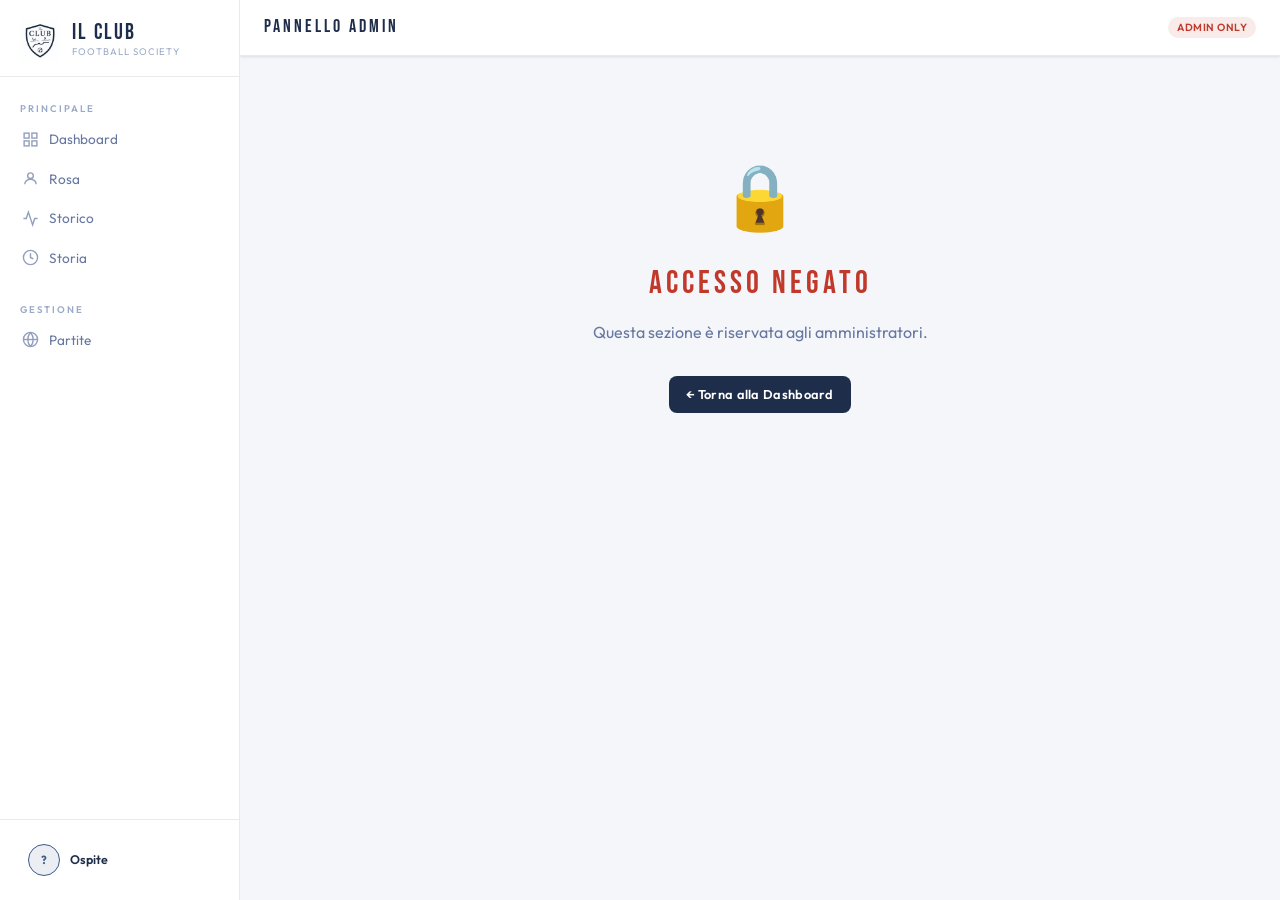
==== admin.html @ f2e99acd "Add files via upload" ====
<!DOCTYPE html>
<html lang="it">
<head>
  <meta charset="UTF-8">
  <meta name="viewport" content="width=device-width, initial-scale=1.0">
  <title>IL CLUB — Admin</title>
  <link rel="stylesheet" href="./style/main.css">
</head>
<body>
<div class="app-layout">
  <div id="sidebar-mount"></div>
  <div class="main-content">
    <div class="topbar">
      <span class="topbar-title">PANNELLO ADMIN</span>
      <div class="topbar-actions">
        <span class="pill pill-red">Admin Only</span>
      </div>
    </div>

    <div class="page-content" id="admin-content" style="display:none">

      <!-- Overview cards -->
      <div class="stat-grid fade-up" id="overview-cards"></div>

      <!-- User Management -->
      <div class="fade-up delay-1" style="margin-bottom:2rem">
        <div class="section-header">
          <div>
            <div class="section-title">Gestione Utenti</div>
            <div class="section-subtitle">Account registrati nel sistema</div>
          </div>
          <button class="btn btn-primary btn-sm" onclick="openUserModal()">+ Aggiungi utente</button>
        </div>
        <div class="table-wrap">
          <table>
            <thead>
              <tr><th>ID</th><th>Username</th><th>Nome</th><th>Ruolo</th><th>Azioni</th></tr>
            </thead>
            <tbody id="users-table">
              <tr><td colspan="5" style="text-align:center;color:var(--muted);padding:2rem">Caricamento...</td></tr>
            </tbody>
          </table>
        </div>
      </div>

      <!-- Impostazioni squadra -->
      <div class="card fade-up delay-2" style="margin-bottom:2rem">
        <div class="card-header">
          <span class="card-title">Impostazioni Squadra</span>
        </div>
        <div class="grid-2">
          <div class="form-group"><label class="form-label">Nome squadra</label><input class="form-input" id="site-name" value="Il Club"></div>
          <div class="form-group"><label class="form-label">Stagione corrente</label><input class="form-input" id="site-season" value="2024/25"></div>
          <div class="form-group"><label class="form-label">Città</label><input class="form-input" id="site-city"></div>
          <div class="form-group"><label class="form-label">Stadio</label><input class="form-input" id="site-stadium"></div>
          <div class="form-group"><label class="form-label">Allenatore</label><input class="form-input" id="site-coach"></div>
          <div class="form-group"><label class="form-label">Presidente</label><input class="form-input" id="site-president"></div>
        </div>
        <button class="btn btn-primary btn-sm" onclick="saveSiteSettings()">Salva impostazioni</button>
      </div>

      <!-- Danger zone -->
      <div class="fade-up delay-3">
        <div class="danger-zone">
          <div class="danger-title">⚠ Zona Pericolosa</div>
          <p style="font-size:.85rem;color:var(--muted);margin-bottom:1.25rem">Queste azioni sono irreversibili. Procedere con cautela.</p>
          <div style="display:flex;gap:.75rem;flex-wrap:wrap">
            <button class="btn btn-danger" onclick="clearPlayers()">🗑 Svuota rosa</button>
            <button class="btn btn-danger" onclick="clearResults()">🗑 Svuota risultati</button>
            <button class="btn btn-danger" onclick="clearUpcoming()">🗑 Svuota calendario</button>
          </div>
        </div>
      </div>

    </div>

    <!-- Access denied -->
    <div class="page-content" id="denied-content" style="display:none">
      <div style="text-align:center;padding:4rem 2rem">
        <div style="font-size:4rem;margin-bottom:1rem">🔒</div>
        <div style="font-family:'Bebas Neue',sans-serif;font-size:2rem;letter-spacing:4px;color:var(--red);margin-bottom:.75rem">Accesso Negato</div>
        <p style="color:var(--muted);margin-bottom:2rem">Questa sezione è riservata agli amministratori.</p>
        <a href="index.html" class="btn btn-primary">← Torna alla Dashboard</a>
      </div>
    </div>
  </div>
</div>

<!-- User modal -->
<div class="modal-overlay" id="user-modal">
  <div class="modal">
    <div class="modal-header">
      <span class="modal-title" id="user-modal-title">Nuovo Utente</span>
      <button class="modal-close" onclick="closeUserModal()">✕</button>
    </div>
    <div>
      <div class="form-group"><label class="form-label">Nome</label><input class="form-input" id="u-name"></div>
      <div class="form-group"><label class="form-label">Username</label><input class="form-input" id="u-username"></div>
      <div class="form-group"><label class="form-label">Password</label><input class="form-input" type="password" id="u-pass"></div>
      <div class="form-group">
        <label class="form-label">Ruolo</label>
        <select class="form-select" id="u-role">
          <option value="fan">Fan</option>
          <option value="membro">Membro</option>
          <option value="admin">Admin</option>
        </select>
      </div>
      <p style="font-size:.75rem;color:var(--muted);margin-bottom:1rem">
        L'utente riceverà le credenziali e potrà accedere subito.
      </p>
      <div style="display:flex;gap:.75rem;justify-content:flex-end;margin-top:.5rem">
        <button class="btn btn-ghost" onclick="closeUserModal()">Annulla</button>
        <button class="btn btn-primary" onclick="saveUser()">Crea account</button>
      </div>
    </div>
  </div>
</div>

<div id="toast" class="toast"></div>
<script src="./js/app.js"></script>
<script src="./js/sidebar.js"></script>
<script>
let allProfiles = [];
let teamData = null;

document.addEventListener('DOMContentLoaded', async () => {
  await AUTH.init();
  if (!AUTH.can('admin')) {
    document.getElementById('denied-content').style.display = '';
    return;
  }
  document.getElementById('admin-content').style.display = '';
  try {
    [allProfiles, teamData] = await Promise.all([DB.getProfiles(), DB.getTeam()]);
  } catch(e) {
    UI.toast('Errore caricamento: ' + e.message, 'error');
  }
  renderOverview();
  renderUsers();
  loadTeamSettings();
});

async function renderOverview() {
  try {
    const [players, results, upcoming] = await Promise.all([
      DB.getPlayers(), DB.getResults(), DB.getUpcoming()
    ]);
    let w=0,d=0,l=0;
    results.forEach(r=>{
      const home=r.home==='Il Club';
      const myG=home?r.gh:r.ga;
      const oppG=home?r.ga:r.gh;
      if(myG>oppG)w++;else if(myG===oppG)d++;else l++;
    });
    const pts = w*3+d;
    document.getElementById('overview-cards').innerHTML = [
      { label:'Giocatori', val: players.length, badge:'badge-blue' },
      { label:'Partite archiviate', val: results.length, badge:'badge-gold' },
      { label:'Prossime gare', val: upcoming.length, badge:'badge-green' },
      { label:'Punti stagione', val: pts, badge:'badge-gold' },
    ].map(c=>`<div class="stat-card">
      <div class="stat-label">${c.label}</div>
      <div class="stat-value">${c.val}</div>
      <span class="stat-badge ${c.badge}">${c.label}</span>
    </div>`).join('');
  } catch(e) {
    document.getElementById('overview-cards').innerHTML = `<div style="color:var(--muted)">Impossibile caricare le statistiche</div>`;
  }
}

function renderUsers() {
  const roleColors = { admin:'pill-red', membro:'pill-gold', fan:'pill-blue' };
  document.getElementById('users-table').innerHTML = allProfiles.map(u=>`
    <tr>
      <td style="color:var(--muted)">${u.id}</td>
      <td><strong>${u.username}</strong></td>
      <td>${u.name}</td>
      <td><span class="pill ${roleColors[u.role]||'pill-gray'}">${u.role}</span></td>
      <td>
        <select class="form-select" style="width:120px;padding:.3rem .5rem;font-size:.75rem" onchange="changeRole(${u.id}, this.value)">
          <option value="fan" ${u.role==='fan'?'selected':''}>Fan</option>
          <option value="membro" ${u.role==='membro'?'selected':''}>Membro</option>
          <option value="admin" ${u.role==='admin'?'selected':''}>Admin</option>
        </select>
      </td>
    </tr>
  `).join('');
}

async function changeRole(id, role) {
  try {
    await DB.updateProfile(id, { role });
    const p = allProfiles.find(u => u.id === id);
    if (p) { p.role = role; renderUsers(); }
    UI.toast(`Ruolo aggiornato → ${role}`, 'success');
  } catch(e) { UI.toast('Errore: ' + e.message, 'error'); }
}

function openUserModal() {
  document.getElementById('u-name').value = '';
  document.getElementById('u-username').value = '';
  document.getElementById('u-pass').value = '';
  document.getElementById('u-role').value = 'fan';
  document.getElementById('user-modal').classList.add('open');
}
function closeUserModal() { document.getElementById('user-modal').classList.remove('open'); }

async function saveUser() {
  const name = document.getElementById('u-name').value.trim();
  const username = document.getElementById('u-username').value.trim();
  const pass = document.getElementById('u-pass').value;
  const role = document.getElementById('u-role').value;
  if (!name || !username || !pass) { UI.toast('Compila tutti i campi', 'error'); return; }
  if (allProfiles.find(u => u.username === username)) { UI.toast('Username già in uso', 'error'); return; }
  // Registra tramite Supabase Auth + profile
  try {
    const email = `${username}@ilclub.local`;
    const data = await SB.signUp(email, pass);
    if (data.error) { UI.toast(data.error.message || 'Errore creazione account', 'error'); return; }
    const userId = data.user?.id || data.id;
    const sessionToken = data.session?.access_token;
    const savedToken = AUTH._sbToken;
    if (sessionToken) AUTH._sbToken = sessionToken;
    const profiles = await SB.post('profiles', { auth_id: userId, username, name, role });
    AUTH._sbToken = savedToken;
    if (profiles && profiles[0]) allProfiles.push(profiles[0]);
    UI.toast(`Utente "${username}" creato come ${role}`, 'success');
    closeUserModal();
    renderUsers();
  } catch(e) {
    UI.toast('Errore: ' + e.message, 'error');
  }
}

function loadTeamSettings() {
  if (!teamData) return;
  document.getElementById('site-name').value = teamData.name || '';
  document.getElementById('site-city').value = teamData.city || '';
  document.getElementById('site-stadium').value = teamData.stadium || '';
  document.getElementById('site-coach').value = teamData.coach || '';
  document.getElementById('site-president').value = teamData.president || '';
}

async function saveSiteSettings() {
  const data = {
    name: document.getElementById('site-name').value.trim(),
    city: document.getElementById('site-city').value.trim(),
    stadium: document.getElementById('site-stadium').value.trim(),
    coach: document.getElementById('site-coach').value.trim(),
    president: document.getElementById('site-president').value.trim(),
  };
  try {
    await DB.updateTeam(data);
    teamData = { ...teamData, ...data };
    UI.toast('Impostazioni salvate', 'success');
  } catch(e) { UI.toast('Errore: ' + e.message, 'error'); }
}

async function clearPlayers() {
  UI.confirm('Svuotare tutta la rosa? Azione irreversibile!', async () => {
    try {
      const players = await DB.getPlayers();
      for (const p of players) await DB.deletePlayer(p.id);
      UI.toast('Rosa svuotata', 'info');
      renderOverview();
    } catch(e) { UI.toast('Errore: ' + e.message, 'error'); }
  });
}

async function clearResults() {
  UI.confirm('Eliminare tutti i risultati? Azione irreversibile!', async () => {
    try {
      const results = await DB.getResults();
      for (const r of results) await DB.deleteResult(r.id);
      UI.toast('Risultati eliminati', 'info');
      renderOverview();
    } catch(e) { UI.toast('Errore: ' + e.message, 'error'); }
  });
}

async function clearUpcoming() {
  UI.confirm('Svuotare il calendario partite? Azione irreversibile!', async () => {
    try {
      const upcoming = await DB.getUpcoming();
      for (const u of upcoming) await DB.deleteUpcoming(u.id);
      UI.toast('Calendario svuotato', 'info');
      renderOverview();
    } catch(e) { UI.toast('Errore: ' + e.message, 'error'); }
  });
}
</script>
</body>
</html>
---- style/main.css ----
@import url('https://fonts.googleapis.com/css2?family=Bebas+Neue&family=Outfit:wght@300;400;500;600;700&display=swap');

/* =====================================================
   IL CLUB — Design System
   LIGHT: estratto dal logo (bianco + navy + blu-grigio)
   DARK:  inversione del tema chiaro
   ===================================================== */

/* ---------- LIGHT THEME (default) ---------- */
:root {
  --bg:        #F4F6FA;
  --bg2:       #FFFFFF;
  --bg3:       #E8ECF4;
  --surface:   #FFFFFF;
  --surface2:  #EDF0F7;

  --border:    rgba(30,45,74,0.10);
  --border2:   rgba(30,45,74,0.20);

  --navy:      #1E2D4A;
  --navy-mid:  #2E4470;
  --accent:    #3D5A8A;
  --accent-light: rgba(61,90,138,0.10);

  --white:     #1E2D4A;
  --muted:     #6677A0;
  --muted2:    #9AAAC8;

  --green:     #2A7A4B;
  --green-bg:  rgba(42,122,75,0.10);
  --red:       #C0392B;
  --red-bg:    rgba(192,57,43,0.10);
  --gold:      #B8860B;
  --gold-bg:   rgba(184,134,11,0.10);
  --blue:      #2563EB;
  --blue-bg:   rgba(37,99,235,0.10);

  --shadow-sm: 0 1px 3px rgba(30,45,74,0.08),0 1px 2px rgba(30,45,74,0.04);
  --shadow-md: 0 4px 16px rgba(30,45,74,0.10),0 2px 4px rgba(30,45,74,0.06);
  --shadow-lg: 0 12px 40px rgba(30,45,74,0.14),0 4px 8px rgba(30,45,74,0.08);

  --sidebar-w: 240px;
}

/* ---------- DARK THEME ---------- */
[data-theme="dark"] {
  --bg:        #0D1420;
  --bg2:       #131D2E;
  --bg3:       #1A2540;
  --surface:   #1A2540;
  --surface2:  #1E2C48;

  --border:    rgba(180,200,240,0.08);
  --border2:   rgba(180,200,240,0.16);

  --navy:      #E8EDF7;
  --navy-mid:  #B0C4DE;
  --accent:    #6B95C8;
  --accent-light: rgba(107,149,200,0.12);

  --white:     #E8EDF7;
  --muted:     #7A96BC;
  --muted2:    #4A6080;

  --green:     #4ADE80;
  --green-bg:  rgba(74,222,128,0.10);
  --red:       #F87171;
  --red-bg:    rgba(248,113,113,0.10);
  --gold:      #FBBF24;
  --gold-bg:   rgba(251,191,36,0.10);
  --blue:      #60A5FA;
  --blue-bg:   rgba(96,165,250,0.10);

  --shadow-sm: 0 1px 3px rgba(0,0,0,0.30);
  --shadow-md: 0 4px 16px rgba(0,0,0,0.40);
  --shadow-lg: 0 12px 40px rgba(0,0,0,0.50);
}

/* ===================== RESET ===================== */
*,*::before,*::after{margin:0;padding:0;box-sizing:border-box}
html{scroll-behavior:smooth;-webkit-tap-highlight-color:transparent}

body {
  font-family:'Outfit',sans-serif;
  background:var(--bg);
  color:var(--white);
  min-height:100vh;
  overflow-x:hidden;
  transition:background .3s,color .3s;
  font-size:16px;
  line-height:1.5;
}

/* ===================== LAYOUT ===================== */
.app-layout{display:flex;min-height:100vh}

/* --- Sidebar --- */
.sidebar {
  width:var(--sidebar-w);
  background:var(--bg2);
  border-right:1px solid var(--border);
  display:flex;
  flex-direction:column;
  position:fixed;
  top:0;left:0;bottom:0;
  z-index:200;
  transition:transform .3s cubic-bezier(.4,0,.2,1),box-shadow .3s;
  overflow-y:auto;
  -webkit-overflow-scrolling:touch;
}

.sidebar-logo {
  padding:1.25rem 1.25rem 1rem;
  border-bottom:1px solid var(--border);
  display:flex;
  align-items:center;
  gap:.75rem;
  text-decoration:none;
  flex-shrink:0;
}

.sidebar-logo img{
  width:40px;height:40px;
  object-fit:contain;flex-shrink:0;
}
[data-theme="dark"] .sidebar-logo img{
  filter:brightness(0) invert(1) opacity(.9);
}

.sidebar-logo-text .brand{
  font-family:'Bebas Neue',sans-serif;
  font-size:1.35rem;
  color:var(--navy);
  letter-spacing:2px;
  line-height:1;display:block;
}
.sidebar-logo-text .tagline{
  font-size:.6rem;color:var(--muted2);
  text-transform:uppercase;letter-spacing:1px;
  display:block;margin-top:1px;
}

.sidebar-nav{flex:1;padding:1rem 0}

.nav-section-label{
  padding:.5rem 1.25rem .25rem;
  font-size:.6rem;text-transform:uppercase;
  letter-spacing:2px;color:var(--muted2);font-weight:600;
}

.sidebar-nav a{
  display:flex;align-items:center;gap:.65rem;
  padding:.6rem 1.25rem;text-decoration:none;
  color:var(--muted);font-size:.85rem;font-weight:400;
  transition:all .18s;
  border-left:2px solid transparent;
  -webkit-user-select:none;user-select:none;
}
.sidebar-nav a:hover{color:var(--navy);background:var(--accent-light)}
.sidebar-nav a.active{
  color:var(--accent);
  border-left-color:var(--accent);
  background:var(--accent-light);
  font-weight:600;
}
.nav-icon{width:17px;height:17px;flex-shrink:0;opacity:.7;stroke:currentColor}
.sidebar-nav a.active .nav-icon{opacity:1}

.sidebar-footer{
  padding:1rem 1.25rem;
  border-top:1px solid var(--border);
  flex-shrink:0;
}

.user-chip{
  display:flex;align-items:center;gap:.65rem;
  cursor:pointer;border-radius:8px;
  padding:.5rem;transition:background .2s;
}
.user-chip:hover{background:var(--accent-light)}

.user-avatar{
  width:32px;height:32px;border-radius:50%;
  background:var(--accent-light);
  border:1.5px solid var(--accent);
  display:flex;align-items:center;justify-content:center;
  font-size:.72rem;font-weight:700;color:var(--accent);flex-shrink:0;
}
.user-info .user-name{font-size:.78rem;font-weight:600;color:var(--white);line-height:1.2}
.user-info .user-role{font-size:.6rem;text-transform:uppercase;letter-spacing:1px;color:var(--muted2)}
.user-role.role-admin {color:var(--red)}
.user-role.role-membro{color:var(--gold)}
.user-role.role-fan   {color:var(--blue)}

/* --- Overlay --- */
#sidebar-overlay{
  display:none;position:fixed;inset:0;
  background:rgba(0,0,0,.45);z-index:199;
  backdrop-filter:blur(2px);-webkit-backdrop-filter:blur(2px);
}
#sidebar-overlay.visible{display:block}

/* --- Main content --- */
.main-content{
  margin-left:var(--sidebar-w);
  flex:1;display:flex;flex-direction:column;
  min-height:100vh;min-width:0;
}

/* --- Topbar --- */
.topbar{
  height:56px;
  background:var(--bg2);
  border-bottom:1px solid var(--border);
  display:flex;align-items:center;
  justify-content:space-between;
  padding:0 1.5rem;
  position:sticky;top:0;z-index:100;
  box-shadow:var(--shadow-sm);gap:1rem;
}
.topbar-left{display:flex;align-items:center;gap:.75rem;min-width:0}
.topbar-title{
  font-family:'Bebas Neue',sans-serif;
  font-size:1.1rem;letter-spacing:3px;
  color:var(--navy);white-space:nowrap;
  overflow:hidden;text-overflow:ellipsis;
}
.topbar-actions{display:flex;align-items:center;gap:.75rem;flex-shrink:0}

.menu-btn{
  display:none;background:none;border:none;
  cursor:pointer;padding:.3rem;color:var(--navy);
  border-radius:6px;transition:background .2s;flex-shrink:0;
}
.menu-btn:hover{background:var(--accent-light)}
.menu-btn svg{display:block;width:22px;height:22px;stroke:currentColor}

.theme-toggle{
  width:34px;height:34px;border-radius:8px;
  background:var(--surface2);border:1px solid var(--border);
  cursor:pointer;display:flex;align-items:center;justify-content:center;
  font-size:.95rem;transition:all .2s;flex-shrink:0;
}
.theme-toggle:hover{background:var(--accent-light);border-color:var(--accent)}

/* --- Page content --- */
.page-content{flex:1;padding:1.75rem;max-width:1400px;width:100%}

/* ===================== COMPONENTS ===================== */

/* Cards */
.card{
  background:var(--surface);border:1px solid var(--border);
  border-radius:12px;padding:1.25rem;
  box-shadow:var(--shadow-sm);
  transition:border-color .2s,box-shadow .2s;
}
.card:hover{border-color:var(--border2);box-shadow:var(--shadow-md)}
.card-header{
  display:flex;align-items:center;
  justify-content:space-between;
  margin-bottom:1.1rem;flex-wrap:wrap;gap:.5rem;
}
.card-title{
  font-size:.68rem;text-transform:uppercase;
  letter-spacing:2px;color:var(--muted);font-weight:600;
}

/* Stat grid */
.stat-grid{
  display:grid;
  grid-template-columns:repeat(4,1fr);
  gap:1rem;margin-bottom:1.5rem;
}
.stat-card{
  background:var(--surface);border:1px solid var(--border);
  border-radius:12px;padding:1.25rem;
  box-shadow:var(--shadow-sm);
  position:relative;overflow:hidden;transition:all .25s;
}
.stat-card::before{
  content:'';position:absolute;top:0;left:0;right:0;
  height:3px;background:var(--accent);
  transform:scaleX(0);transform-origin:left;transition:transform .3s;
}
.stat-card:hover::before{transform:scaleX(1)}
.stat-card:hover{box-shadow:var(--shadow-md)}
.stat-label{font-size:.68rem;text-transform:uppercase;letter-spacing:2px;color:var(--muted);font-weight:600;margin-bottom:.5rem}
.stat-value{font-family:'Bebas Neue',sans-serif;font-size:2.4rem;color:var(--navy);letter-spacing:1px;line-height:1}
.stat-sub{font-size:.72rem;color:var(--muted);margin-top:.4rem}
.stat-badge{
  display:inline-flex;align-items:center;gap:.2rem;
  font-size:.68rem;font-weight:600;
  padding:.18rem .5rem;border-radius:100px;margin-top:.4rem;
}
.badge-green{background:var(--green-bg);color:var(--green)}
.badge-red  {background:var(--red-bg);  color:var(--red)  }
.badge-gold {background:var(--gold-bg); color:var(--gold) }
.badge-blue {background:var(--blue-bg); color:var(--blue) }

/* Tables */
.table-wrap{
  overflow-x:auto;border-radius:12px;
  border:1px solid var(--border);
  box-shadow:var(--shadow-sm);
  -webkit-overflow-scrolling:touch;
}
table{width:100%;border-collapse:collapse;font-size:.85rem;min-width:480px}
thead th{
  background:var(--surface2);padding:.75rem 1rem;
  text-align:left;font-size:.62rem;
  text-transform:uppercase;letter-spacing:2px;
  color:var(--muted);font-weight:600;
  border-bottom:1px solid var(--border);
  white-space:nowrap;
}
tbody td{
  padding:.75rem 1rem;border-bottom:1px solid var(--border);
  color:var(--white);transition:background .15s;vertical-align:middle;
}
tbody tr:last-child td{border-bottom:none}
tbody tr:hover td{background:var(--accent-light)}

/* Buttons */
.btn{
  display:inline-flex;align-items:center;justify-content:center;
  gap:.4rem;padding:.55rem 1.1rem;border-radius:8px;
  font-family:'Outfit',sans-serif;font-size:.8rem;font-weight:600;
  letter-spacing:.3px;cursor:pointer;border:none;
  transition:all .2s;text-decoration:none;white-space:nowrap;
  -webkit-user-select:none;user-select:none;touch-action:manipulation;
}
.btn-primary{background:var(--navy);color:var(--bg2)}
[data-theme="dark"] .btn-primary{background:var(--accent);color:#fff}
.btn-primary:hover{opacity:.88;transform:translateY(-1px);box-shadow:var(--shadow-md)}
.btn-primary:active{transform:translateY(0)}

.btn-ghost{background:transparent;color:var(--muted);border:1px solid var(--border2)}
.btn-ghost:hover{color:var(--navy);border-color:var(--navy);background:var(--accent-light)}

.btn-danger{background:var(--red-bg);color:var(--red);border:1px solid rgba(192,57,43,.2)}
[data-theme="dark"] .btn-danger{border-color:rgba(248,113,113,.2)}
.btn-danger:hover{opacity:.8}

.btn-sm{padding:.32rem .7rem;font-size:.72rem;border-radius:6px}

/* Forms */
.form-group{margin-bottom:1.1rem}
.form-label{
  display:block;font-size:.68rem;text-transform:uppercase;
  letter-spacing:1.5px;color:var(--muted);font-weight:600;margin-bottom:.4rem;
}
.form-input,.form-select,.form-textarea{
  width:100%;background:var(--bg3);
  border:1px solid var(--border2);border-radius:8px;
  padding:.65rem .9rem;color:var(--white);
  font-family:'Outfit',sans-serif;font-size:.875rem;
  transition:border-color .2s,box-shadow .2s;
  outline:none;-webkit-appearance:none;appearance:none;min-height:42px;
}
.form-input:focus,.form-select:focus,.form-textarea:focus{
  border-color:var(--accent);box-shadow:0 0 0 3px var(--accent-light);
}
.form-select{
  background-image:url("data:image/svg+xml,%3Csvg xmlns='http://www.w3.org/2000/svg' viewBox='0 0 16 16'%3E%3Cpath fill='none' stroke='%236677A0' stroke-width='1.5' d='M4 6l4 4 4-4'/%3E%3C/svg%3E");
  background-repeat:no-repeat;background-position:right .7rem center;
  background-size:16px;padding-right:2.2rem;cursor:pointer;
}
.form-textarea{min-height:100px;resize:vertical}

/* Grids */
.grid-2{display:grid;grid-template-columns:1fr 1fr;gap:1.25rem}
.grid-3{display:grid;grid-template-columns:1fr 1fr 1fr;gap:1.25rem}
.grid-auto{display:grid;grid-template-columns:repeat(auto-fill,minmax(260px,1fr));gap:1.25rem}

/* Section header */
.section-header{
  display:flex;align-items:flex-end;
  justify-content:space-between;
  margin-bottom:1.25rem;
  padding-bottom:.875rem;
  border-bottom:1px solid var(--border);
  gap:1rem;flex-wrap:wrap;
}
.section-title{
  font-family:'Bebas Neue',sans-serif;
  font-size:1.7rem;letter-spacing:3px;
  color:var(--navy);line-height:1;
}
.section-subtitle{font-size:.78rem;color:var(--muted);margin-top:.25rem}

/* Pills */
.pill{
  display:inline-flex;align-items:center;
  padding:.18rem .55rem;border-radius:100px;
  font-size:.65rem;font-weight:600;
  text-transform:uppercase;letter-spacing:.5px;white-space:nowrap;
}
.pill-accent{background:var(--accent-light);color:var(--accent)}
.pill-green {background:var(--green-bg);color:var(--green)}
.pill-red   {background:var(--red-bg);  color:var(--red)  }
.pill-gold  {background:var(--gold-bg); color:var(--gold) }
.pill-blue  {background:var(--blue-bg); color:var(--blue) }
.pill-gray  {background:var(--surface2);color:var(--muted)}

/* Result */
.result-w{color:var(--green);font-weight:700}
.result-d{color:var(--gold); font-weight:700}
.result-l{color:var(--red);  font-weight:700}

/* Player card */
.player-card{
  background:var(--surface);border:1px solid var(--border);
  border-radius:12px;padding:1.25rem 1rem;
  text-align:center;transition:all .25s;
  box-shadow:var(--shadow-sm);position:relative;overflow:hidden;
}
.player-card::after{
  content:'';position:absolute;bottom:0;left:0;right:0;
  height:3px;background:var(--accent);
  transform:scaleX(0);transition:transform .3s;
}
.player-card:hover{border-color:var(--accent);transform:translateY(-3px);box-shadow:var(--shadow-md)}
.player-card:hover::after{transform:scaleX(1)}
.player-number{font-family:'Bebas Neue',sans-serif;font-size:2rem;color:var(--accent);line-height:1;margin-bottom:.4rem}
.player-name{font-weight:600;font-size:.9rem;color:var(--navy);margin-bottom:.2rem}
.player-role{font-size:.65rem;text-transform:uppercase;letter-spacing:1.5px;color:var(--muted)}

/* Bar chart */
.bar-chart{display:flex;flex-direction:column;gap:.65rem}
.bar-row{display:grid;grid-template-columns:90px 1fr 36px;align-items:center;gap:.65rem}
.bar-label{font-size:.76rem;color:var(--muted);text-align:right;overflow:hidden;text-overflow:ellipsis;white-space:nowrap}
.bar-track{height:6px;background:var(--surface2);border-radius:100px;overflow:hidden}
.bar-fill{height:100%;background:var(--accent);border-radius:100px;transition:width 1s cubic-bezier(.4,0,.2,1)}
.bar-fill.green{background:var(--green)}
.bar-fill.red  {background:var(--red)  }
.bar-fill.blue {background:var(--blue) }
.bar-val{font-size:.76rem;color:var(--navy);font-weight:700}

/* Donut */
.donut-wrap{display:flex;align-items:center;gap:1.75rem;flex-wrap:wrap}
.donut{position:relative;width:110px;height:110px;flex-shrink:0}
.donut svg{transform:rotate(-90deg)}
.donut-center{position:absolute;inset:0;display:flex;flex-direction:column;align-items:center;justify-content:center}
.donut-num{font-family:'Bebas Neue',sans-serif;font-size:1.7rem;color:var(--navy);line-height:1}
.donut-lbl{font-size:.52rem;text-transform:uppercase;letter-spacing:1px;color:var(--muted)}
.legend{display:flex;flex-direction:column;gap:.45rem}
.legend-item{display:flex;align-items:center;gap:.45rem;font-size:.78rem;color:var(--muted)}
.legend-dot{width:8px;height:8px;border-radius:50%;flex-shrink:0}

/* Results strip */
.results-strip{display:flex;gap:.2rem}
.result-dot{width:22px;height:22px;border-radius:5px;display:flex;align-items:center;justify-content:center;font-size:.62rem;font-weight:700}
.rd-w{background:var(--green-bg);color:var(--green)}
.rd-d{background:var(--gold-bg); color:var(--gold) }
.rd-l{background:var(--red-bg);  color:var(--red)  }

/* Modal */
.modal-overlay{
  position:fixed;inset:0;
  background:rgba(0,0,0,.45);
  backdrop-filter:blur(4px);-webkit-backdrop-filter:blur(4px);
  z-index:500;display:flex;
  align-items:flex-end;justify-content:center;
  opacity:0;pointer-events:none;transition:opacity .25s;padding:0;
}
.modal-overlay.open{opacity:1;pointer-events:all}
.modal{
  background:var(--bg2);border:1px solid var(--border2);
  border-radius:20px 20px 0 0;padding:1.5rem;
  width:100%;max-height:92vh;overflow-y:auto;
  -webkit-overflow-scrolling:touch;
  transform:translateY(100%);
  transition:transform .3s cubic-bezier(.4,0,.2,1);
  box-shadow:var(--shadow-lg);
}
.modal-overlay.open .modal{transform:translateY(0)}
.modal::before{
  content:'';display:block;width:36px;height:4px;
  background:var(--border2);border-radius:2px;
  margin:0 auto 1.25rem;
}
.modal-header{display:flex;align-items:center;justify-content:space-between;margin-bottom:1.25rem}
.modal-title{font-family:'Bebas Neue',sans-serif;font-size:1.3rem;letter-spacing:2px;color:var(--navy)}
.modal-close{
  background:var(--surface2);border:none;color:var(--muted);
  cursor:pointer;font-size:.85rem;width:28px;height:28px;
  border-radius:50%;display:flex;align-items:center;justify-content:center;transition:all .2s;
}
.modal-close:hover{background:var(--red-bg);color:var(--red)}

/* Toast */
.toast{
  position:fixed;bottom:1.5rem;left:50%;
  transform:translateX(-50%) translateY(80px);
  background:var(--bg2);border:1px solid var(--border2);
  border-radius:100px;padding:.7rem 1.25rem;
  display:flex;align-items:center;gap:.6rem;
  font-size:.82rem;z-index:1000;opacity:0;
  transition:all .3s cubic-bezier(.4,0,.2,1);
  box-shadow:var(--shadow-lg);min-width:200px;
  max-width:calc(100vw - 2rem);white-space:nowrap;
}
.toast.show{transform:translateX(-50%) translateY(0);opacity:1}
.toast.success{border-color:var(--green)}
.toast.error  {border-color:var(--red)  }
.toast.info   {border-color:var(--accent)}

/* Login */
.login-page{
  min-height:100vh;display:flex;align-items:center;
  justify-content:center;background:var(--bg);
  position:relative;overflow:hidden;padding:1rem;
}
.login-bg{
  position:absolute;inset:0;pointer-events:none;
  background:
    radial-gradient(ellipse at 20% 20%,var(--accent-light) 0%,transparent 60%),
    radial-gradient(ellipse at 80% 80%,rgba(30,45,74,.06) 0%,transparent 60%);
}
.login-box{
  position:relative;background:var(--bg2);
  border:1px solid var(--border2);border-radius:20px;
  padding:2.5rem 2rem;width:100%;max-width:400px;
  box-shadow:var(--shadow-lg);
}
.login-logo{text-align:center;margin-bottom:1.75rem}
.login-logo img{width:68px;height:68px;object-fit:contain}
[data-theme="dark"] .login-logo img{filter:brightness(0) invert(1) opacity(.9)}
.login-title{font-family:'Bebas Neue',sans-serif;font-size:.95rem;letter-spacing:4px;color:var(--accent);margin-top:.65rem;display:block}
.login-divider{width:36px;height:2px;background:var(--accent);margin:.6rem auto;border-radius:2px}
.login-tab-group{display:flex;background:var(--bg3);border-radius:8px;padding:3px;margin-bottom:1.5rem}
.login-tab{flex:1;padding:.5rem;text-align:center;font-size:.78rem;font-weight:600;cursor:pointer;border-radius:6px;transition:all .2s;color:var(--muted);-webkit-user-select:none;user-select:none}
.login-tab.active{background:var(--bg2);color:var(--navy);box-shadow:var(--shadow-sm)}

/* Timeline */
.timeline{position:relative;padding-left:1.75rem}
.timeline::before{content:'';position:absolute;left:4px;top:0;bottom:0;width:1px;background:var(--border2)}
.timeline-item{position:relative;margin-bottom:1.75rem;padding-bottom:1.75rem;border-bottom:1px solid var(--border)}
.timeline-item:last-child{border-bottom:none;margin-bottom:0}
.timeline-dot{position:absolute;left:-1.75rem;top:.3rem;width:9px;height:9px;border-radius:50%;background:var(--accent);border:2px solid var(--bg2);box-shadow:0 0 0 2px var(--accent)}
.timeline-year{font-family:'Bebas Neue',sans-serif;font-size:1.1rem;color:var(--accent);letter-spacing:2px}
.timeline-title{font-weight:600;margin:.2rem 0;color:var(--navy)}
.timeline-text{font-size:.83rem;color:var(--muted);line-height:1.7}

/* Danger zone */
.danger-zone{border:1px solid var(--red-bg);border-radius:12px;padding:1.25rem;background:var(--red-bg)}
.danger-title{font-size:.72rem;text-transform:uppercase;letter-spacing:2px;color:var(--red);font-weight:600;margin-bottom:.75rem}

/* Scrollbar */
::-webkit-scrollbar{width:5px;height:5px}
::-webkit-scrollbar-track{background:transparent}
::-webkit-scrollbar-thumb{background:var(--border2);border-radius:100px}

/* Animations */
@keyframes fadeInUp{from{opacity:0;transform:translateY(14px)}to{opacity:1;transform:translateY(0)}}
.fade-up{animation:fadeInUp .4s ease forwards}
.delay-1{animation-delay:.06s;opacity:0}
.delay-2{animation-delay:.12s;opacity:0}
.delay-3{animation-delay:.18s;opacity:0}
.delay-4{animation-delay:.24s;opacity:0}

/* =====================================================
   RESPONSIVE — TABLET ≤ 1024px
   ===================================================== */
@media(max-width:1024px){
  :root{--sidebar-w:220px}
  .stat-grid{grid-template-columns:repeat(2,1fr)}
  .grid-3{grid-template-columns:1fr 1fr}
}

/* =====================================================
   RESPONSIVE — MOBILE ≤ 768px
   ===================================================== */
@media(max-width:768px){
  :root{--sidebar-w:0px}

  .sidebar{width:260px;transform:translateX(-100%);box-shadow:none}
  .sidebar.open{transform:translateX(0);box-shadow:var(--shadow-lg)}

  .main-content{margin-left:0}
  .menu-btn{display:flex}

  .topbar{padding:0 1rem}
  .topbar-title{font-size:1rem;letter-spacing:2px}

  .page-content{padding:1rem}

  .stat-grid{grid-template-columns:1fr 1fr;gap:.75rem}
  .stat-value{font-size:2rem}
  .stat-card{padding:1rem}

  .grid-2,.grid-3{grid-template-columns:1fr;gap:1rem}
  .grid-auto{grid-template-columns:1fr 1fr;gap:.75rem}

  .modal{border-radius:20px 20px 0 0;padding:1.25rem 1rem 2rem;max-height:88vh}
  .section-header{flex-direction:column;align-items:flex-start;gap:.75rem}

  .bar-row{grid-template-columns:70px 1fr 30px;gap:.5rem}
  .donut-wrap{flex-direction:column;gap:1rem;align-items:flex-start}

  .player-card{padding:1rem .75rem}
  .player-number{font-size:1.6rem}

  .timeline{padding-left:1.5rem}

  .table-wrap{border-radius:8px}
  table{font-size:.8rem}
  thead th,tbody td{padding:.6rem .75rem}

  .login-box{padding:2rem 1.25rem}

  /* Bottom-nav for mobile */
  .mobile-bottom-nav{
    display:flex;
    position:fixed;bottom:0;left:0;right:0;
    background:var(--bg2);
    border-top:1px solid var(--border);
    z-index:150;
    padding:.5rem 0 calc(.5rem + env(safe-area-inset-bottom));
    box-shadow:0 -4px 20px rgba(0,0,0,.08);
  }
  .mobile-bottom-nav a{
    flex:1;display:flex;flex-direction:column;
    align-items:center;gap:.2rem;
    text-decoration:none;color:var(--muted);
    font-size:.58rem;font-weight:600;
    text-transform:uppercase;letter-spacing:.5px;
    padding:.3rem;transition:color .2s;
    -webkit-user-select:none;user-select:none;
  }
  .mobile-bottom-nav a svg{width:20px;height:20px;stroke:currentColor}
  .mobile-bottom-nav a.active{color:var(--accent)}
  .mobile-bottom-nav a:hover{color:var(--navy)}

  /* Extra padding-bottom when bottom-nav is visible */
  .main-content{padding-bottom:64px}

  .btn{min-height:40px}
  .btn-sm{min-height:34px}
}

/* =====================================================
   RESPONSIVE — SMALL ≤ 380px
   ===================================================== */
@media(max-width:380px){
  .stat-grid{grid-template-columns:1fr 1fr;gap:.5rem}
  .stat-value{font-size:1.75rem}
  .grid-auto{grid-template-columns:1fr}
  .topbar-title{font-size:.9rem}
  .section-title{font-size:1.4rem}
  .page-content{padding:.75rem}
  .login-box{padding:1.5rem 1rem}
}

/* Safe area (notch / home indicator) */
@supports(padding:max(0px)){
  .topbar{padding-top:max(0px,env(safe-area-inset-top))}
  .sidebar{padding-top:max(0px,env(safe-area-inset-top))}
}
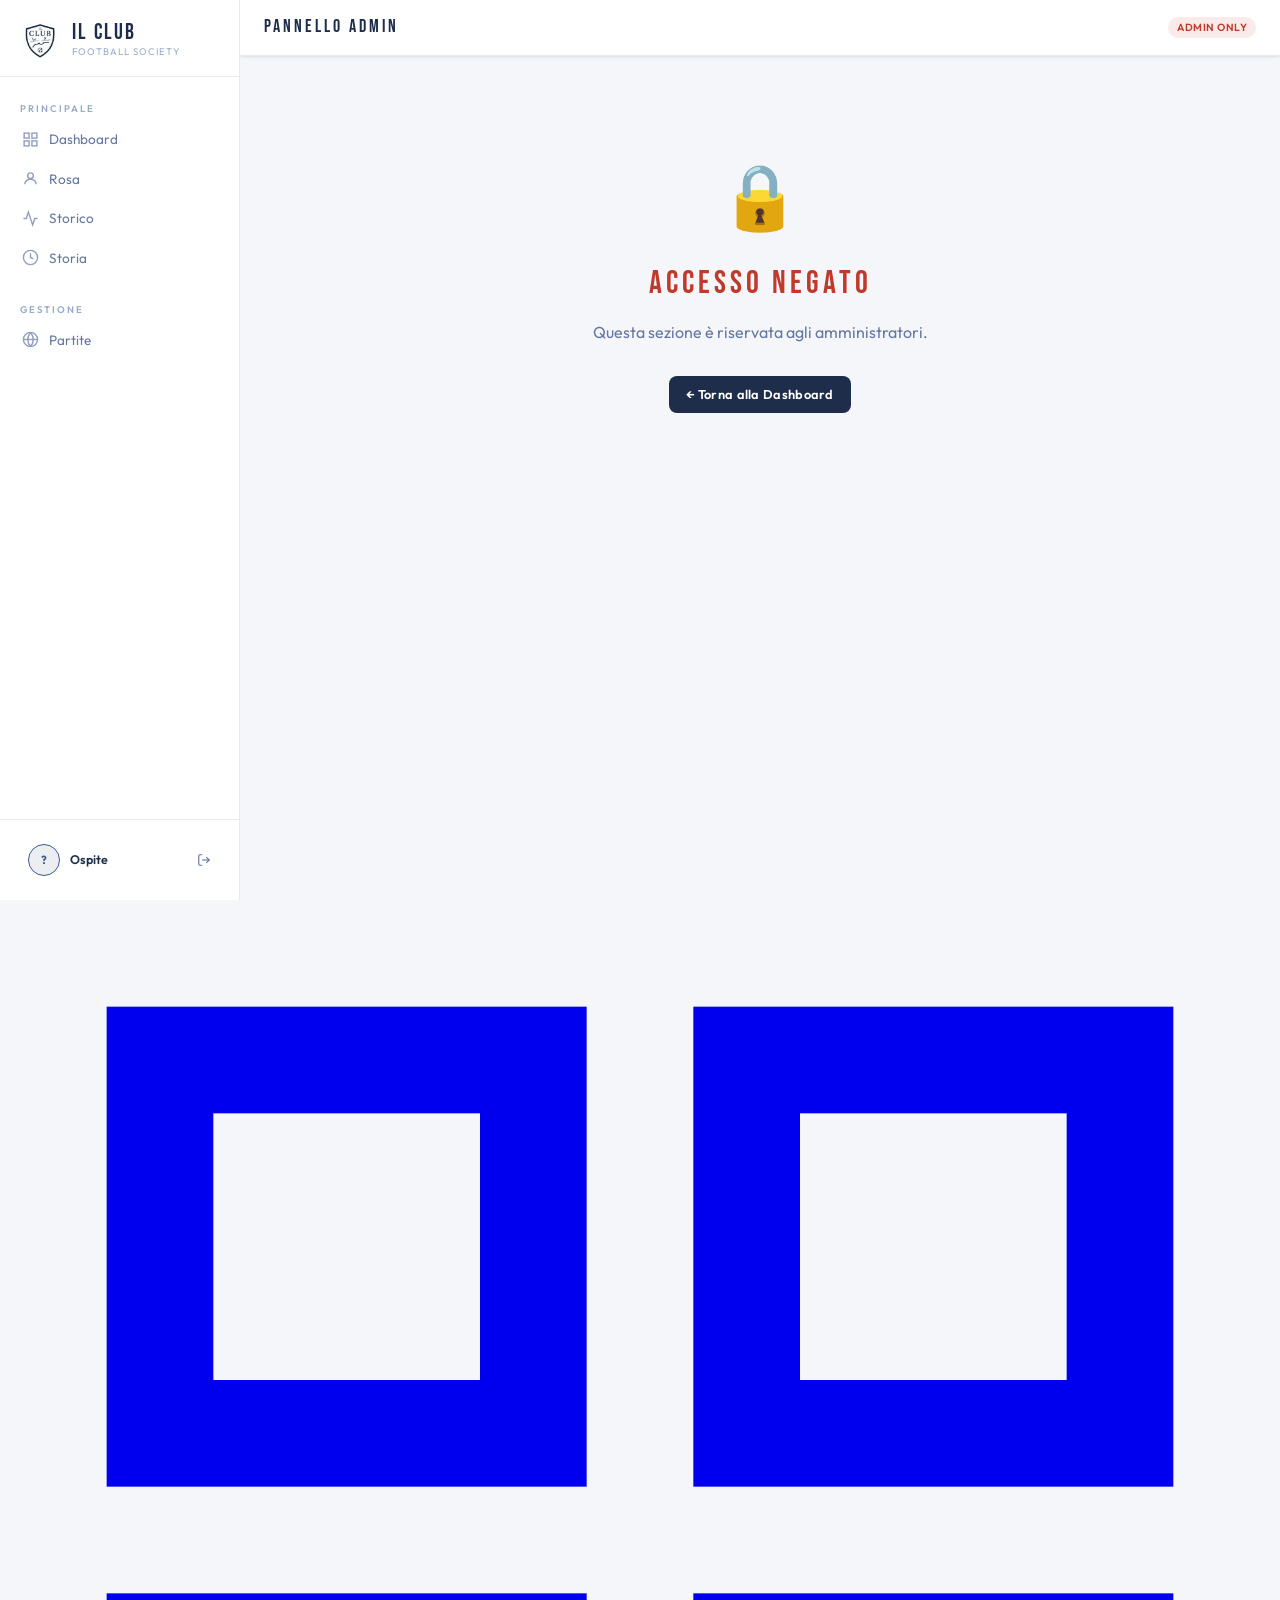
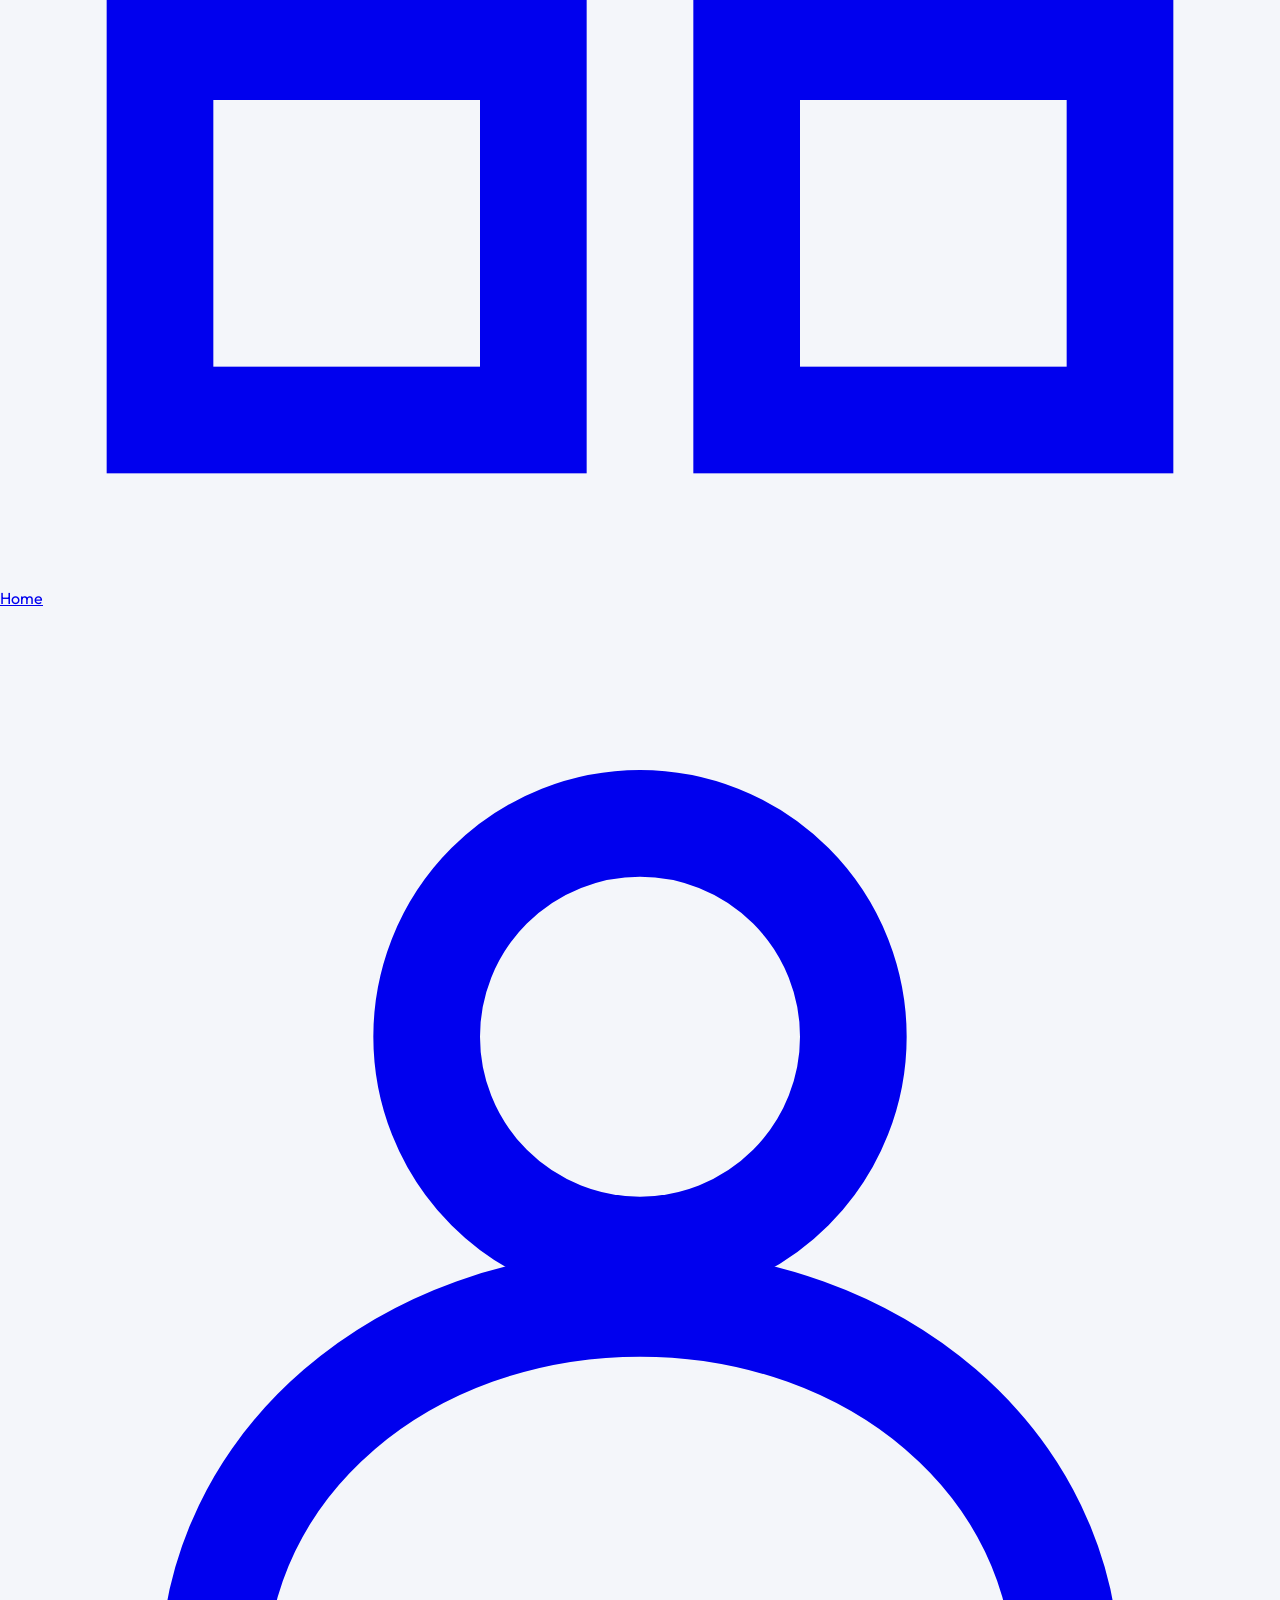
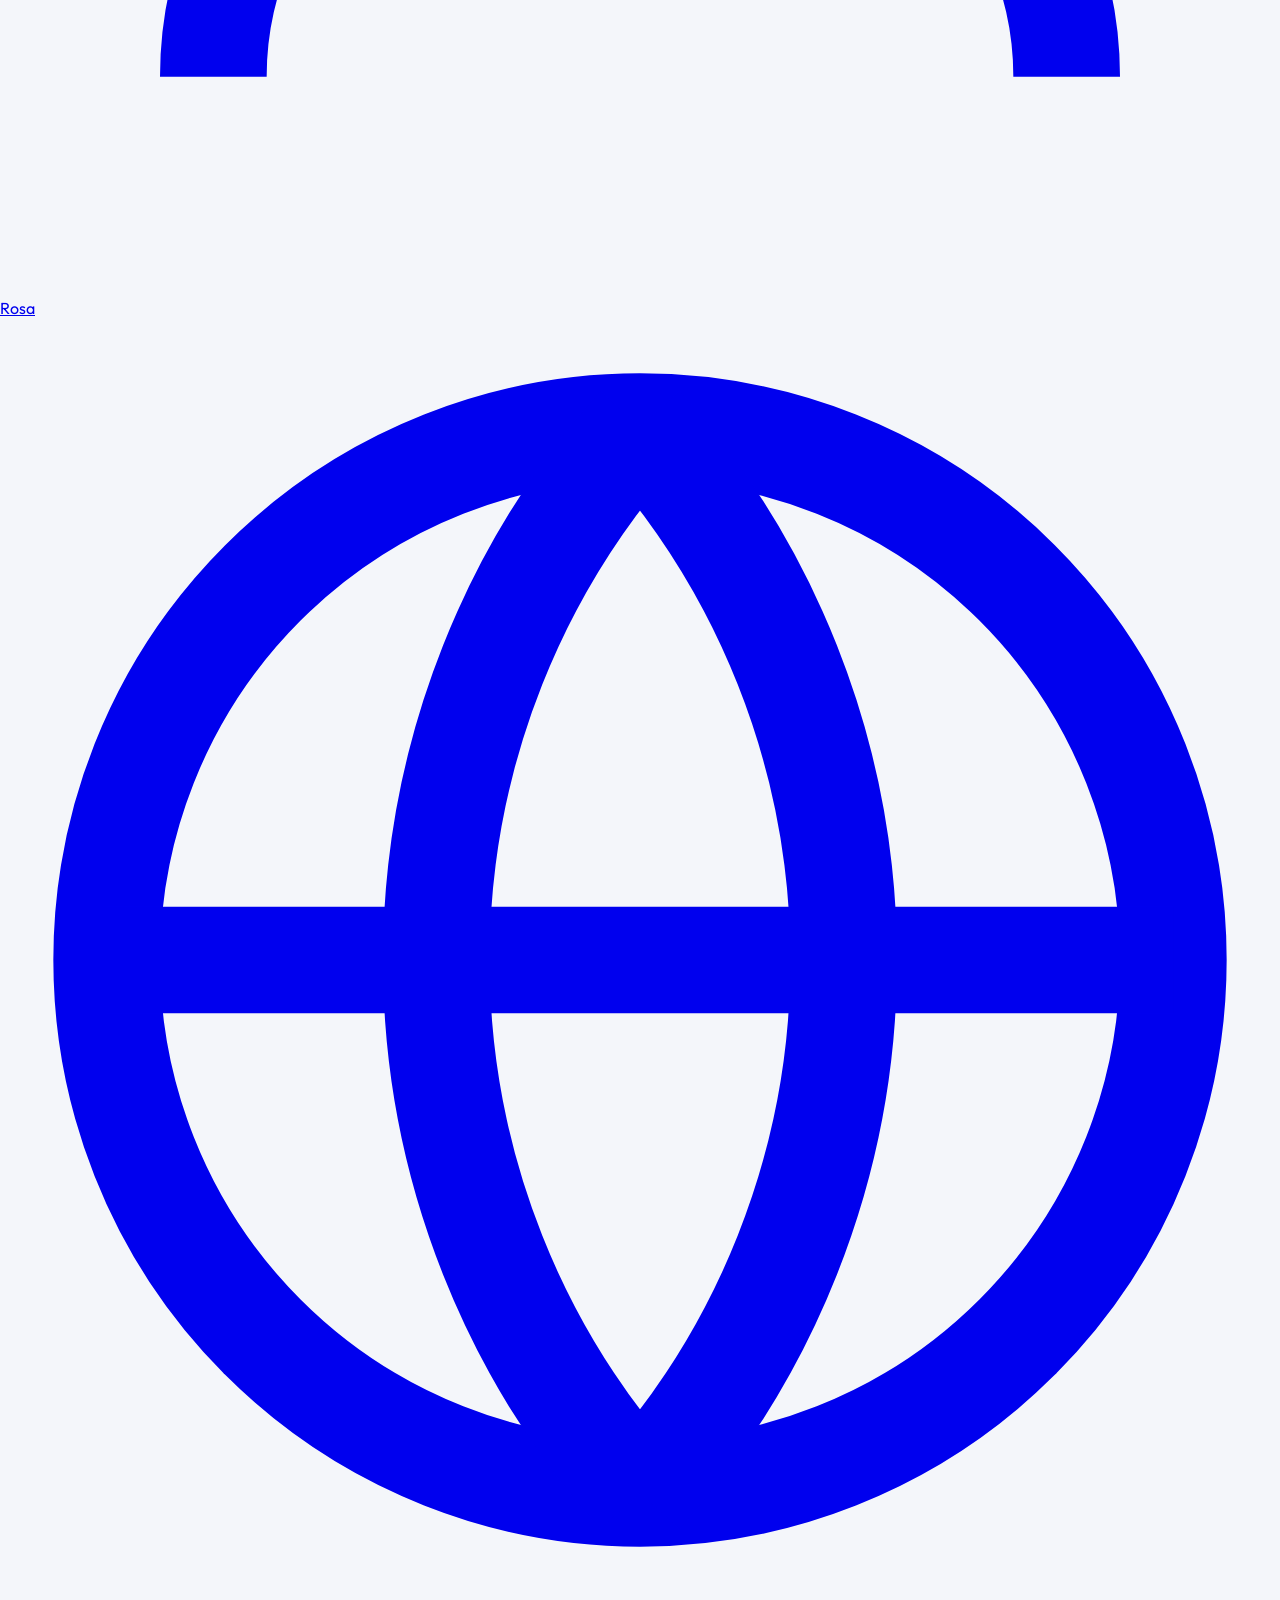
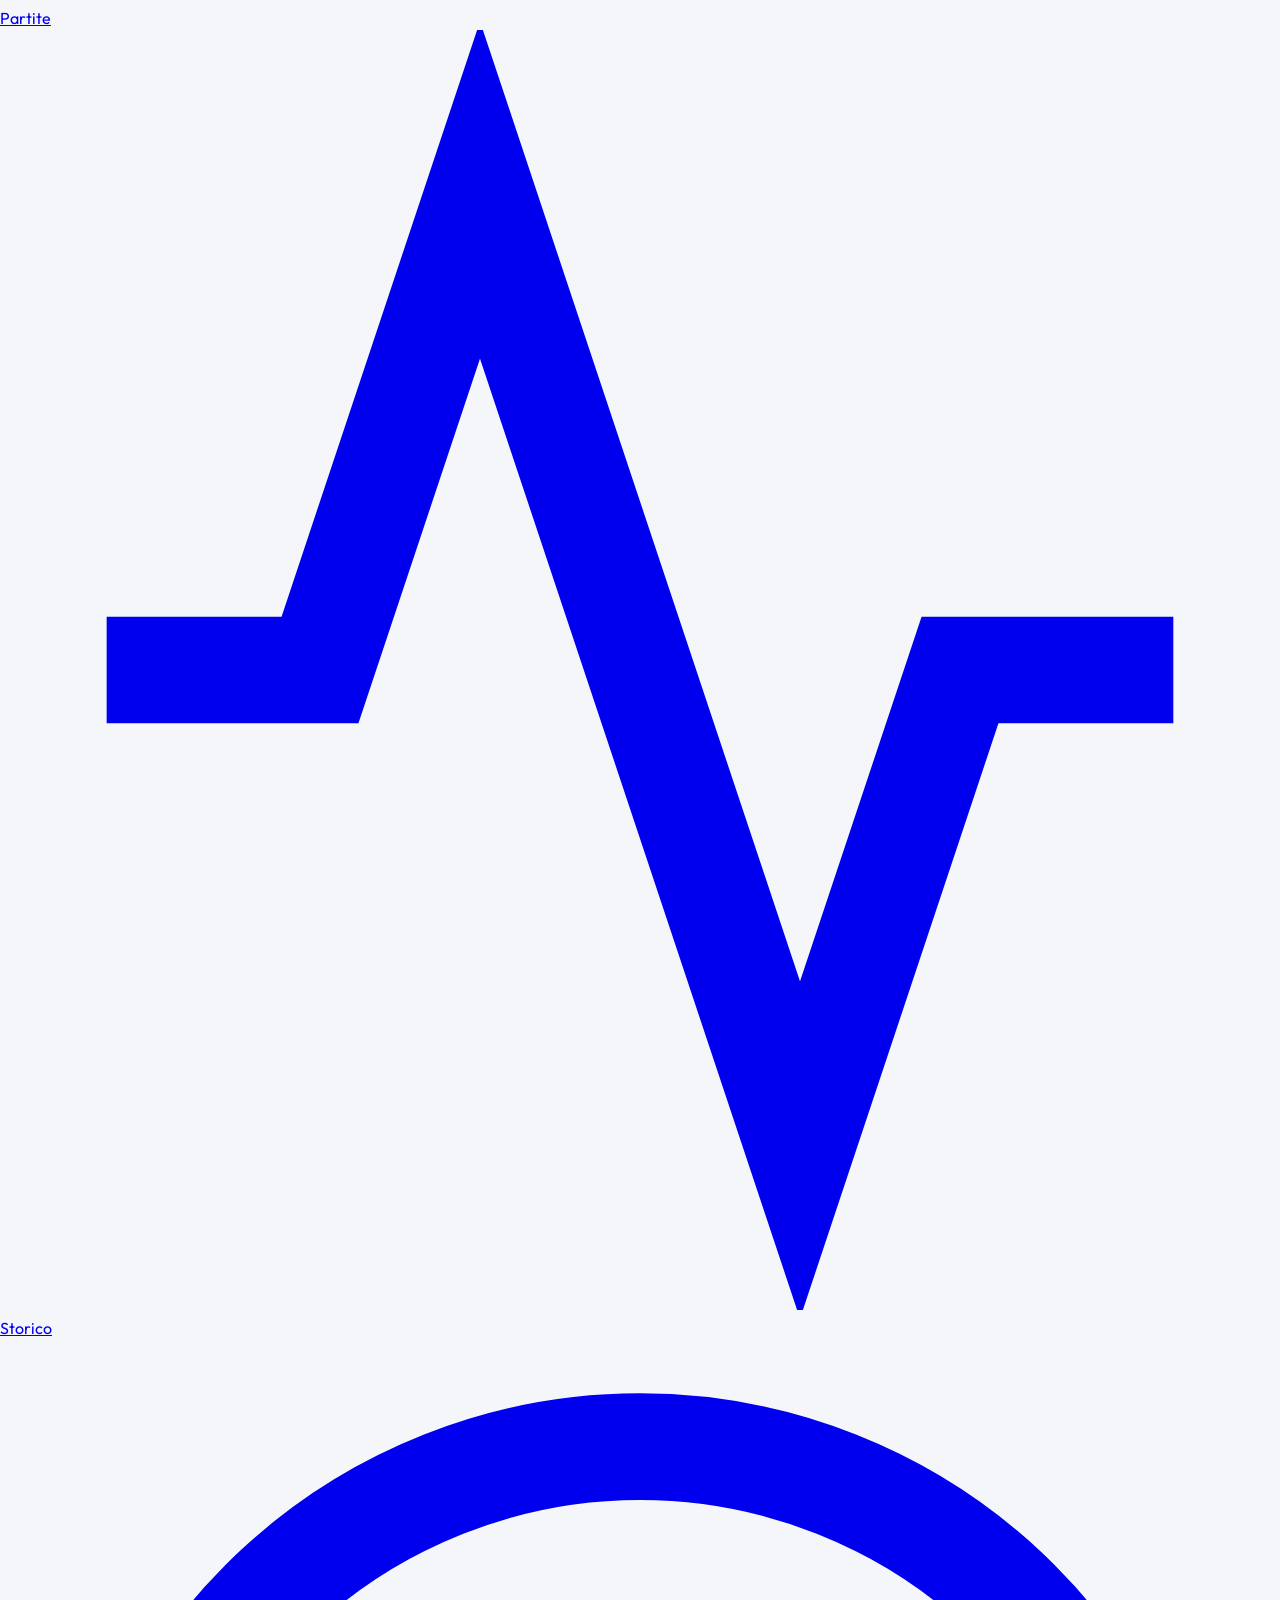
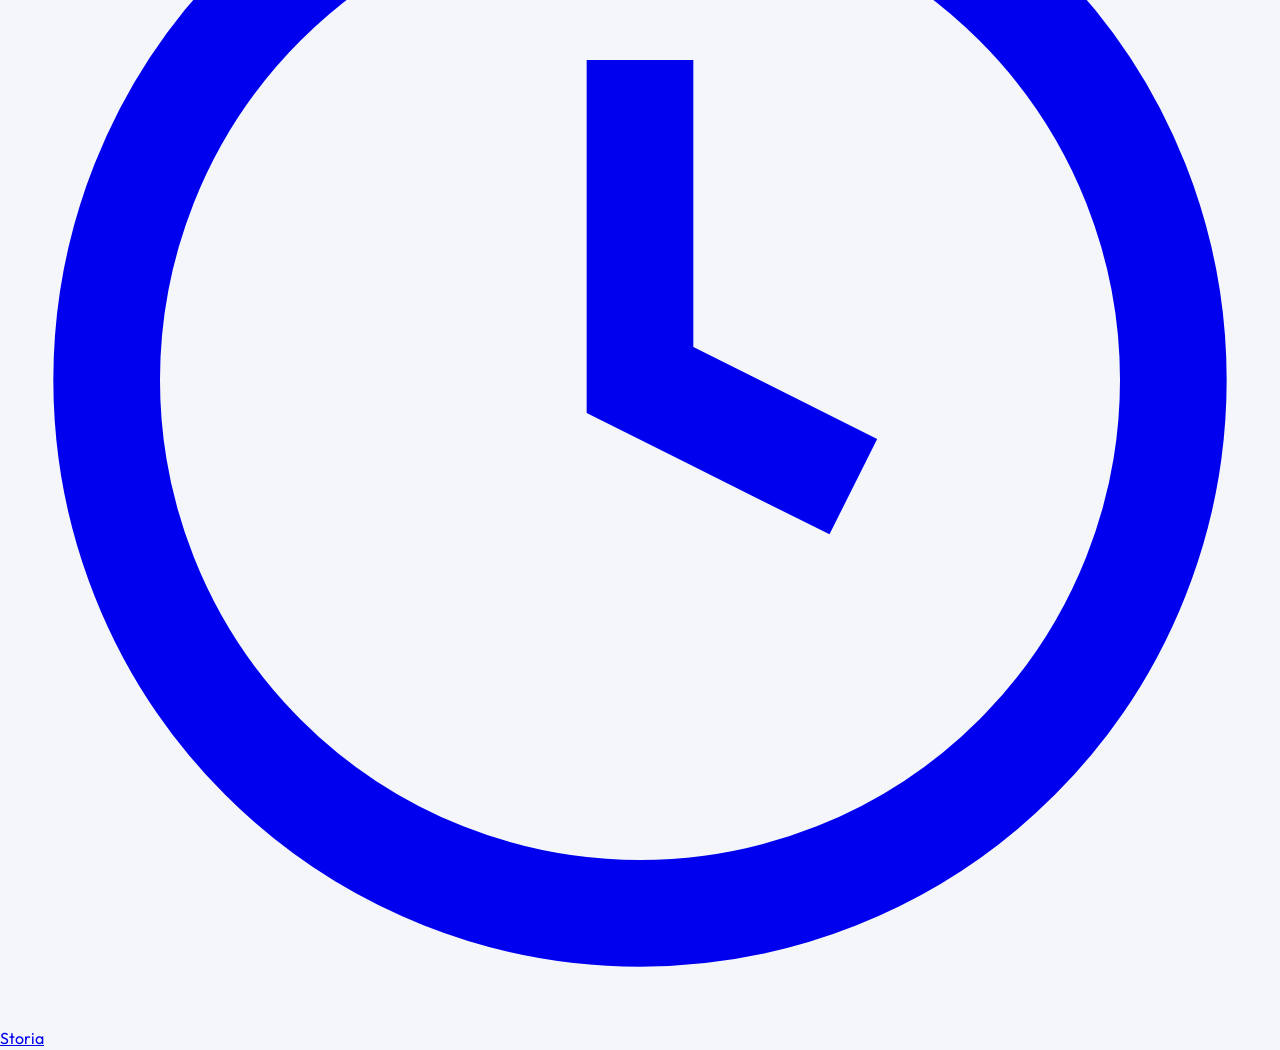
==== commit 68b3d26a: "Aggiornamento file principali Aggiornamento file principali con introduzione di funzionalità smartph" ====
--- a/admin.html
+++ b/admin.html
@@ -11,7 +11,12 @@
   <div id="sidebar-mount"></div>
   <div class="main-content">
     <div class="topbar">
-      <span class="topbar-title">PANNELLO ADMIN</span>
+      <div class="topbar-left">
+        <button class="menu-btn" onclick="toggleSidebar()" aria-label="Menu">
+          <svg viewBox="0 0 24 24" fill="none" stroke="currentColor" stroke-width="2"><line x1="3" y1="6" x2="21" y2="6"/><line x1="3" y1="12" x2="21" y2="12"/><line x1="3" y1="18" x2="21" y2="18"/></svg>
+        </button>
+        <span class="topbar-title">PANNELLO ADMIN</span>
+      </div>
       <div class="topbar-actions">
         <span class="pill pill-red">Admin Only</span>
       </div>
@@ -19,49 +24,90 @@
 
     <div class="page-content" id="admin-content" style="display:none">
 
-      <!-- Overview cards -->
-      <div class="stat-grid fade-up" id="overview-cards"></div>
-
-      <!-- User Management -->
-      <div class="fade-up delay-1" style="margin-bottom:2rem">
-        <div class="section-header">
-          <div>
-            <div class="section-title">Gestione Utenti</div>
-            <div class="section-subtitle">Account registrati nel sistema</div>
-          </div>
-          <button class="btn btn-primary btn-sm" onclick="openUserModal()">+ Aggiungi utente</button>
+      <!-- Tab navigation -->
+      <div style="display:flex;gap:.5rem;margin-bottom:2rem;border-bottom:1px solid var(--border);padding-bottom:0">
+        <button class="admin-tab active" onclick="switchTab('overview')" id="tab-overview">Panoramica</button>
+        <button class="admin-tab" onclick="switchTab('accounts')" id="tab-accounts">Account</button>
+        <button class="admin-tab" onclick="switchTab('settings')" id="tab-settings">Squadra</button>
+        <button class="admin-tab" onclick="switchTab('danger')" id="tab-danger">⚠ Dati</button>
+      </div>
+
+      <!-- TAB: PANORAMICA -->
+      <div id="panel-overview">
+        <div class="stat-grid fade-up" id="overview-cards"></div>
+      </div>
+
+      <!-- TAB: GESTIONE ACCOUNT -->
+      <div id="panel-accounts" style="display:none">
+        <div class="fade-up">
+          <div class="section-header">
+            <div>
+              <div class="section-title">Gestione Account</div>
+              <div class="section-subtitle">Crea, modifica e gestisci gli accessi al sito</div>
+            </div>
+            <button class="btn btn-primary btn-sm" onclick="openUserModal()">+ Nuovo account</button>
+          </div>
+
+          <!-- Legenda ruoli -->
+          <div class="card" style="margin-bottom:1.5rem;padding:1rem">
+            <div style="font-size:.65rem;text-transform:uppercase;letter-spacing:2px;color:var(--muted);font-weight:600;margin-bottom:.75rem">Permessi per ruolo</div>
+            <div style="display:grid;grid-template-columns:repeat(auto-fill,minmax(200px,1fr));gap:.75rem;font-size:.8rem">
+              <div>
+                <span class="pill pill-blue" style="margin-bottom:.4rem;display:inline-flex">Fan</span>
+                <div style="color:var(--muted);font-size:.75rem">Solo visualizzazione. Nessuna modifica.</div>
+              </div>
+              <div>
+                <span class="pill pill-gold" style="margin-bottom:.4rem;display:inline-flex">Membro</span>
+                <div style="color:var(--muted);font-size:.75rem">Aggiunge/modifica giocatori, partite, storia.</div>
+              </div>
+              <div>
+                <span class="pill pill-red" style="margin-bottom:.4rem;display:inline-flex">Admin</span>
+                <div style="color:var(--muted);font-size:.75rem">Accesso completo. Gestisce utenti e dati.</div>
+              </div>
+            </div>
+          </div>
+
+          <div class="table-wrap">
+            <table>
+              <thead>
+                <tr>
+                  <th>Nome</th>
+                  <th>Username</th>
+                  <th>Ruolo attuale</th>
+                  <th>Cambia ruolo</th>
+                  <th>Azioni</th>
+                </tr>
+              </thead>
+              <tbody id="users-table">
+                <tr><td colspan="5" style="text-align:center;color:var(--muted);padding:2rem">Caricamento...</td></tr>
+              </tbody>
+            </table>
+          </div>
         </div>
-        <div class="table-wrap">
-          <table>
-            <thead>
-              <tr><th>ID</th><th>Username</th><th>Nome</th><th>Ruolo</th><th>Azioni</th></tr>
-            </thead>
-            <tbody id="users-table">
-              <tr><td colspan="5" style="text-align:center;color:var(--muted);padding:2rem">Caricamento...</td></tr>
-            </tbody>
-          </table>
+      </div>
+
+      <!-- TAB: IMPOSTAZIONI SQUADRA -->
+      <div id="panel-settings" style="display:none">
+        <div class="card fade-up">
+          <div class="card-header">
+            <span class="card-title">Informazioni Squadra</span>
+          </div>
+          <div class="grid-2">
+            <div class="form-group"><label class="form-label">Nome squadra</label><input class="form-input" id="site-name"></div>
+            <div class="form-group"><label class="form-label">Anno fondazione</label><input class="form-input" id="site-founded" type="number"></div>
+            <div class="form-group"><label class="form-label">Città</label><input class="form-input" id="site-city"></div>
+            <div class="form-group"><label class="form-label">Stadio</label><input class="form-input" id="site-stadium"></div>
+            <div class="form-group"><label class="form-label">Colori</label><input class="form-input" id="site-colors"></div>
+            <div class="form-group"><label class="form-label">Allenatore</label><input class="form-input" id="site-coach"></div>
+            <div class="form-group"><label class="form-label">Presidente</label><input class="form-input" id="site-president"></div>
+          </div>
+          <button class="btn btn-primary btn-sm" onclick="saveSiteSettings()">Salva impostazioni</button>
         </div>
       </div>
 
-      <!-- Impostazioni squadra -->
-      <div class="card fade-up delay-2" style="margin-bottom:2rem">
-        <div class="card-header">
-          <span class="card-title">Impostazioni Squadra</span>
-        </div>
-        <div class="grid-2">
-          <div class="form-group"><label class="form-label">Nome squadra</label><input class="form-input" id="site-name" value="Il Club"></div>
-          <div class="form-group"><label class="form-label">Stagione corrente</label><input class="form-input" id="site-season" value="2024/25"></div>
-          <div class="form-group"><label class="form-label">Città</label><input class="form-input" id="site-city"></div>
-          <div class="form-group"><label class="form-label">Stadio</label><input class="form-input" id="site-stadium"></div>
-          <div class="form-group"><label class="form-label">Allenatore</label><input class="form-input" id="site-coach"></div>
-          <div class="form-group"><label class="form-label">Presidente</label><input class="form-input" id="site-president"></div>
-        </div>
-        <button class="btn btn-primary btn-sm" onclick="saveSiteSettings()">Salva impostazioni</button>
-      </div>
-
-      <!-- Danger zone -->
-      <div class="fade-up delay-3">
-        <div class="danger-zone">
+      <!-- TAB: ZONA PERICOLOSA -->
+      <div id="panel-danger" style="display:none">
+        <div class="danger-zone fade-up">
           <div class="danger-title">⚠ Zona Pericolosa</div>
           <p style="font-size:.85rem;color:var(--muted);margin-bottom:1.25rem">Queste azioni sono irreversibili. Procedere con cautela.</p>
           <div style="display:flex;gap:.75rem;flex-wrap:wrap">
@@ -86,42 +132,77 @@
   </div>
 </div>
 
-<!-- User modal -->
+<!-- Modal nuovo/modifica utente -->
 <div class="modal-overlay" id="user-modal">
   <div class="modal">
     <div class="modal-header">
-      <span class="modal-title" id="user-modal-title">Nuovo Utente</span>
+      <span class="modal-title" id="user-modal-title">Nuovo Account</span>
       <button class="modal-close" onclick="closeUserModal()">✕</button>
     </div>
     <div>
-      <div class="form-group"><label class="form-label">Nome</label><input class="form-input" id="u-name"></div>
-      <div class="form-group"><label class="form-label">Username</label><input class="form-input" id="u-username"></div>
-      <div class="form-group"><label class="form-label">Password</label><input class="form-input" type="password" id="u-pass"></div>
+      <div class="form-group"><label class="form-label">Nome completo</label><input class="form-input" id="u-name" placeholder="Mario Rossi"></div>
+      <div class="form-group"><label class="form-label">Username</label><input class="form-input" id="u-username" placeholder="mario_rossi"></div>
+      <div class="form-group"><label class="form-label">Password</label><input class="form-input" type="password" id="u-pass" placeholder="Minimo 6 caratteri"></div>
       <div class="form-group">
         <label class="form-label">Ruolo</label>
         <select class="form-select" id="u-role">
-          <option value="fan">Fan</option>
-          <option value="membro">Membro</option>
-          <option value="admin">Admin</option>
+          <option value="fan">Fan — solo visualizzazione</option>
+          <option value="membro">Membro — può modificare i dati</option>
+          <option value="admin">Admin — accesso completo</option>
         </select>
       </div>
-      <p style="font-size:.75rem;color:var(--muted);margin-bottom:1rem">
-        L'utente riceverà le credenziali e potrà accedere subito.
-      </p>
-      <div style="display:flex;gap:.75rem;justify-content:flex-end;margin-top:.5rem">
+      <div style="background:var(--surface2);border-radius:8px;padding:.75rem;font-size:.75rem;color:var(--muted);margin-bottom:1rem">
+        💡 L'utente potrà accedere con username e password impostati qui. Comunica le credenziali direttamente alla persona.
+      </div>
+      <div style="display:flex;gap:.75rem;justify-content:flex-end">
         <button class="btn btn-ghost" onclick="closeUserModal()">Annulla</button>
-        <button class="btn btn-primary" onclick="saveUser()">Crea account</button>
+        <button class="btn btn-primary" onclick="saveUser()" id="save-user-btn">Crea account</button>
       </div>
     </div>
   </div>
 </div>
 
+<!-- Modal reset password -->
+<div class="modal-overlay" id="reset-modal">
+  <div class="modal">
+    <div class="modal-header">
+      <span class="modal-title">Reset Password</span>
+      <button class="modal-close" onclick="closeResetModal()">✕</button>
+    </div>
+    <div>
+      <p style="font-size:.85rem;color:var(--muted);margin-bottom:1.25rem">
+        Imposta una nuova password per <strong id="reset-username-label" style="color:var(--white)"></strong>
+      </p>
+      <div class="form-group">
+        <label class="form-label">Nuova password</label>
+        <input class="form-input" type="password" id="reset-pass" placeholder="Minimo 6 caratteri">
+      </div>
+      <div style="display:flex;gap:.75rem;justify-content:flex-end">
+        <button class="btn btn-ghost" onclick="closeResetModal()">Annulla</button>
+        <button class="btn btn-primary" onclick="doResetPassword()">Aggiorna password</button>
+      </div>
+    </div>
+  </div>
+</div>
+
 <div id="toast" class="toast"></div>
+<style>
+.admin-tab {
+  background: none; border: none; cursor: pointer;
+  padding: .6rem 1.1rem; font-family: 'Outfit', sans-serif;
+  font-size: .8rem; font-weight: 600; color: var(--muted);
+  border-bottom: 2px solid transparent; transition: all .2s;
+  margin-bottom: -1px;
+}
+.admin-tab:hover { color: var(--navy); }
+.admin-tab.active { color: var(--accent); border-bottom-color: var(--accent); }
+</style>
 <script src="./js/app.js"></script>
 <script src="./js/sidebar.js"></script>
 <script>
 let allProfiles = [];
 let teamData = null;
+let resetTargetAuthId = null;
 
 document.addEventListener('DOMContentLoaded', async () => {
   await AUTH.init();
@@ -140,25 +221,33 @@
   loadTeamSettings();
 });
 
+function switchTab(tab) {
+  ['overview','accounts','settings','danger'].forEach(t => {
+    document.getElementById('panel-' + t).style.display = t === tab ? '' : 'none';
+    document.getElementById('tab-' + t).classList.toggle('active', t === tab);
+  });
+}
+
 async function renderOverview() {
   try {
     const [players, results, upcoming] = await Promise.all([
       DB.getPlayers(), DB.getResults(), DB.getUpcoming()
     ]);
     let w=0,d=0,l=0;
-    results.forEach(r=>{
-      const home=r.home==='Il Club';
-      const myG=home?r.gh:r.ga;
-      const oppG=home?r.ga:r.gh;
-      if(myG>oppG)w++;else if(myG===oppG)d++;else l++;
+    results.forEach(r => {
+      const home = r.home === 'Il Club';
+      const myG = home ? r.gh : r.ga;
+      const oppG = home ? r.ga : r.gh;
+      if(myG>oppG)w++; else if(myG===oppG)d++; else l++;
     });
-    const pts = w*3+d;
     document.getElementById('overview-cards').innerHTML = [
-      { label:'Giocatori', val: players.length, badge:'badge-blue' },
-      { label:'Partite archiviate', val: results.length, badge:'badge-gold' },
-      { label:'Prossime gare', val: upcoming.length, badge:'badge-green' },
-      { label:'Punti stagione', val: pts, badge:'badge-gold' },
-    ].map(c=>`<div class="stat-card">
+      { label:'Utenti registrati', val: allProfiles.length, badge:'badge-blue' },
+      { label:'Giocatori',         val: players.length,     badge:'badge-gold' },
+      { label:'Partite archiviate',val: results.length,     badge:'badge-gold' },
+      { label:'Prossime gare',     val: upcoming.length,    badge:'badge-green' },
+      { label:'Punti stagione',    val: w*3+d,              badge:'badge-gold' },
+      { label:'Vittorie',          val: w,                  badge:'badge-green' },
+    ].map(c => `<div class="stat-card">
       <div class="stat-label">${c.label}</div>
       <div class="stat-value">${c.val}</div>
       <span class="stat-badge ${c.badge}">${c.label}</span>
@@ -170,18 +259,31 @@
 
 function renderUsers() {
   const roleColors = { admin:'pill-red', membro:'pill-gold', fan:'pill-blue' };
-  document.getElementById('users-table').innerHTML = allProfiles.map(u=>`
+  const tbody = document.getElementById('users-table');
+  if (allProfiles.length === 0) {
+    tbody.innerHTML = '<tr><td colspan="5" style="text-align:center;color:var(--muted);padding:2rem">Nessun utente trovato</td></tr>';
+    return;
+  }
+  tbody.innerHTML = allProfiles.map(u => `
     <tr>
-      <td style="color:var(--muted)">${u.id}</td>
-      <td><strong>${u.username}</strong></td>
-      <td>${u.name}</td>
+      <td><strong>${u.name}</strong></td>
+      <td style="color:var(--muted)">${u.username}</td>
       <td><span class="pill ${roleColors[u.role]||'pill-gray'}">${u.role}</span></td>
       <td>
-        <select class="form-select" style="width:120px;padding:.3rem .5rem;font-size:.75rem" onchange="changeRole(${u.id}, this.value)">
-          <option value="fan" ${u.role==='fan'?'selected':''}>Fan</option>
+        <select class="form-select" style="width:130px;padding:.3rem .5rem;font-size:.75rem"
+                onchange="changeRole(${u.id}, this.value)"
+                ${u.id === AUTH.currentUser?.id ? 'disabled title="Non puoi modificare il tuo ruolo"' : ''}>
+          <option value="fan"    ${u.role==='fan'   ?'selected':''}>Fan</option>
           <option value="membro" ${u.role==='membro'?'selected':''}>Membro</option>
-          <option value="admin" ${u.role==='admin'?'selected':''}>Admin</option>
+          <option value="admin"  ${u.role==='admin' ?'selected':''}>Admin</option>
         </select>
+      </td>
+      <td style="display:flex;gap:.4rem;flex-wrap:wrap">
+        <button class="btn btn-ghost btn-sm" onclick="openResetModal(${u.id},'${u.username}','${u.auth_id}')">🔑 Password</button>
+        ${u.id !== AUTH.currentUser?.id
+          ? `<button class="btn btn-danger btn-sm" onclick="deleteUser(${u.id},'${u.name}')">✕ Elimina</button>`
+          : `<span style="font-size:.7rem;color:var(--muted);padding:.3rem">(tu)</span>`
+        }
       </td>
     </tr>
   `).join('');
@@ -196,27 +298,45 @@
   } catch(e) { UI.toast('Errore: ' + e.message, 'error'); }
 }
 
+async function deleteUser(id, name) {
+  UI.confirm(`Eliminare l'account di "${name}"? L'utente non potrà più accedere.`, async () => {
+    try {
+      await DB.deleteProfile(id);
+      allProfiles = allProfiles.filter(u => u.id !== id);
+      renderUsers();
+      renderOverview();
+      UI.toast('Account eliminato', 'info');
+    } catch(e) { UI.toast('Errore: ' + e.message, 'error'); }
+  });
+}
+
+// ---- Nuovo utente ----
 function openUserModal() {
   document.getElementById('u-name').value = '';
   document.getElementById('u-username').value = '';
   document.getElementById('u-pass').value = '';
   document.getElementById('u-role').value = 'fan';
+  document.getElementById('user-modal-title').textContent = 'Nuovo Account';
   document.getElementById('user-modal').classList.add('open');
 }
 function closeUserModal() { document.getElementById('user-modal').classList.remove('open'); }
 
 async function saveUser() {
-  const name = document.getElementById('u-name').value.trim();
+  const name     = document.getElementById('u-name').value.trim();
   const username = document.getElementById('u-username').value.trim();
-  const pass = document.getElementById('u-pass').value;
-  const role = document.getElementById('u-role').value;
+  const pass     = document.getElementById('u-pass').value;
+  const role     = document.getElementById('u-role').value;
   if (!name || !username || !pass) { UI.toast('Compila tutti i campi', 'error'); return; }
+  if (pass.length < 6) { UI.toast('Password minimo 6 caratteri', 'error'); return; }
   if (allProfiles.find(u => u.username === username)) { UI.toast('Username già in uso', 'error'); return; }
-  // Registra tramite Supabase Auth + profile
+
+  const btn = document.getElementById('save-user-btn');
+  btn.disabled = true; btn.textContent = 'Creazione...';
+
   try {
     const email = `${username}@ilclub.local`;
     const data = await SB.signUp(email, pass);
-    if (data.error) { UI.toast(data.error.message || 'Errore creazione account', 'error'); return; }
+    if (data.error) { UI.toast(data.error.message || 'Errore creazione', 'error'); return; }
     const userId = data.user?.id || data.id;
     const sessionToken = data.session?.access_token;
     const savedToken = AUTH._sbToken;
@@ -224,29 +344,72 @@
     const profiles = await SB.post('profiles', { auth_id: userId, username, name, role });
     AUTH._sbToken = savedToken;
     if (profiles && profiles[0]) allProfiles.push(profiles[0]);
-    UI.toast(`Utente "${username}" creato come ${role}`, 'success');
+    UI.toast(`Account "${username}" creato come ${role}`, 'success');
     closeUserModal();
     renderUsers();
+    renderOverview();
   } catch(e) {
     UI.toast('Errore: ' + e.message, 'error');
-  }
-}
-
+  } finally {
+    btn.disabled = false; btn.textContent = 'Crea account';
+  }
+}
+
+// ---- Reset password ----
+function openResetModal(id, username, authId) {
+  resetTargetAuthId = authId;
+  document.getElementById('reset-username-label').textContent = username;
+  document.getElementById('reset-pass').value = '';
+  document.getElementById('reset-modal').classList.add('open');
+}
+function closeResetModal() { document.getElementById('reset-modal').classList.remove('open'); resetTargetAuthId = null; }
+
+async function doResetPassword() {
+  const newPass = document.getElementById('reset-pass').value;
+  if (!newPass || newPass.length < 6) { UI.toast('Password minimo 6 caratteri', 'error'); return; }
+  // Supabase Admin API per reset password — richiede service_role key
+  // Con la anon key non è possibile aggiornare la password di altri utenti direttamente.
+  // Alternativa: usiamo un RPC function lato Supabase
+  try {
+    const res = await fetch(`${SUPABASE_URL}/rest/v1/rpc/admin_reset_password`, {
+      method: 'POST',
+      headers: { ...SB.headers(), 'Content-Type': 'application/json' },
+      body: JSON.stringify({ target_auth_id: resetTargetAuthId, new_password: newPass })
+    });
+    if (res.ok) {
+      UI.toast('Password aggiornata con successo', 'success');
+      closeResetModal();
+    } else {
+      // Fallback: mostra istruzioni manuali
+      UI.toast('Per il reset password usa il pannello Supabase → Authentication → Users', 'info');
+      closeResetModal();
+    }
+  } catch(e) {
+    UI.toast('Reset via pannello Supabase → Authentication → Users', 'info');
+    closeResetModal();
+  }
+}
+
+// ---- Settings squadra ----
 function loadTeamSettings() {
   if (!teamData) return;
-  document.getElementById('site-name').value = teamData.name || '';
-  document.getElementById('site-city').value = teamData.city || '';
-  document.getElementById('site-stadium').value = teamData.stadium || '';
-  document.getElementById('site-coach').value = teamData.coach || '';
-  document.getElementById('site-president').value = teamData.president || '';
+  document.getElementById('site-name').value     = teamData.name      || '';
+  document.getElementById('site-founded').value  = teamData.founded   || '';
+  document.getElementById('site-city').value     = teamData.city      || '';
+  document.getElementById('site-stadium').value  = teamData.stadium   || '';
+  document.getElementById('site-colors').value   = teamData.colors    || '';
+  document.getElementById('site-coach').value    = teamData.coach     || '';
+  document.getElementById('site-president').value= teamData.president || '';
 }
 
 async function saveSiteSettings() {
   const data = {
-    name: document.getElementById('site-name').value.trim(),
-    city: document.getElementById('site-city').value.trim(),
-    stadium: document.getElementById('site-stadium').value.trim(),
-    coach: document.getElementById('site-coach').value.trim(),
+    name:      document.getElementById('site-name').value.trim(),
+    founded:   +document.getElementById('site-founded').value || null,
+    city:      document.getElementById('site-city').value.trim(),
+    stadium:   document.getElementById('site-stadium').value.trim(),
+    colors:    document.getElementById('site-colors').value.trim(),
+    coach:     document.getElementById('site-coach').value.trim(),
     president: document.getElementById('site-president').value.trim(),
   };
   try {
@@ -256,6 +419,7 @@
   } catch(e) { UI.toast('Errore: ' + e.message, 'error'); }
 }
 
+// ---- Zona pericolosa ----
 async function clearPlayers() {
   UI.confirm('Svuotare tutta la rosa? Azione irreversibile!', async () => {
     try {
@@ -266,7 +430,6 @@
     } catch(e) { UI.toast('Errore: ' + e.message, 'error'); }
   });
 }
-
 async function clearResults() {
   UI.confirm('Eliminare tutti i risultati? Azione irreversibile!', async () => {
     try {
@@ -277,9 +440,8 @@
     } catch(e) { UI.toast('Errore: ' + e.message, 'error'); }
   });
 }
-
 async function clearUpcoming() {
-  UI.confirm('Svuotare il calendario partite? Azione irreversibile!', async () => {
+  UI.confirm('Svuotare il calendario? Azione irreversibile!', async () => {
     try {
       const upcoming = await DB.getUpcoming();
       for (const u of upcoming) await DB.deleteUpcoming(u.id);
--- a/style/main.css
+++ b/style/main.css
@@ -658,3 +658,5 @@
   .topbar{padding-top:max(0px,env(safe-area-inset-top))}
   .sidebar{padding-top:max(0px,env(safe-area-inset-top))}
 }
+
+/* === PATCH v2: topbar-left già definito sopra, aggiunto per sicurezza === */
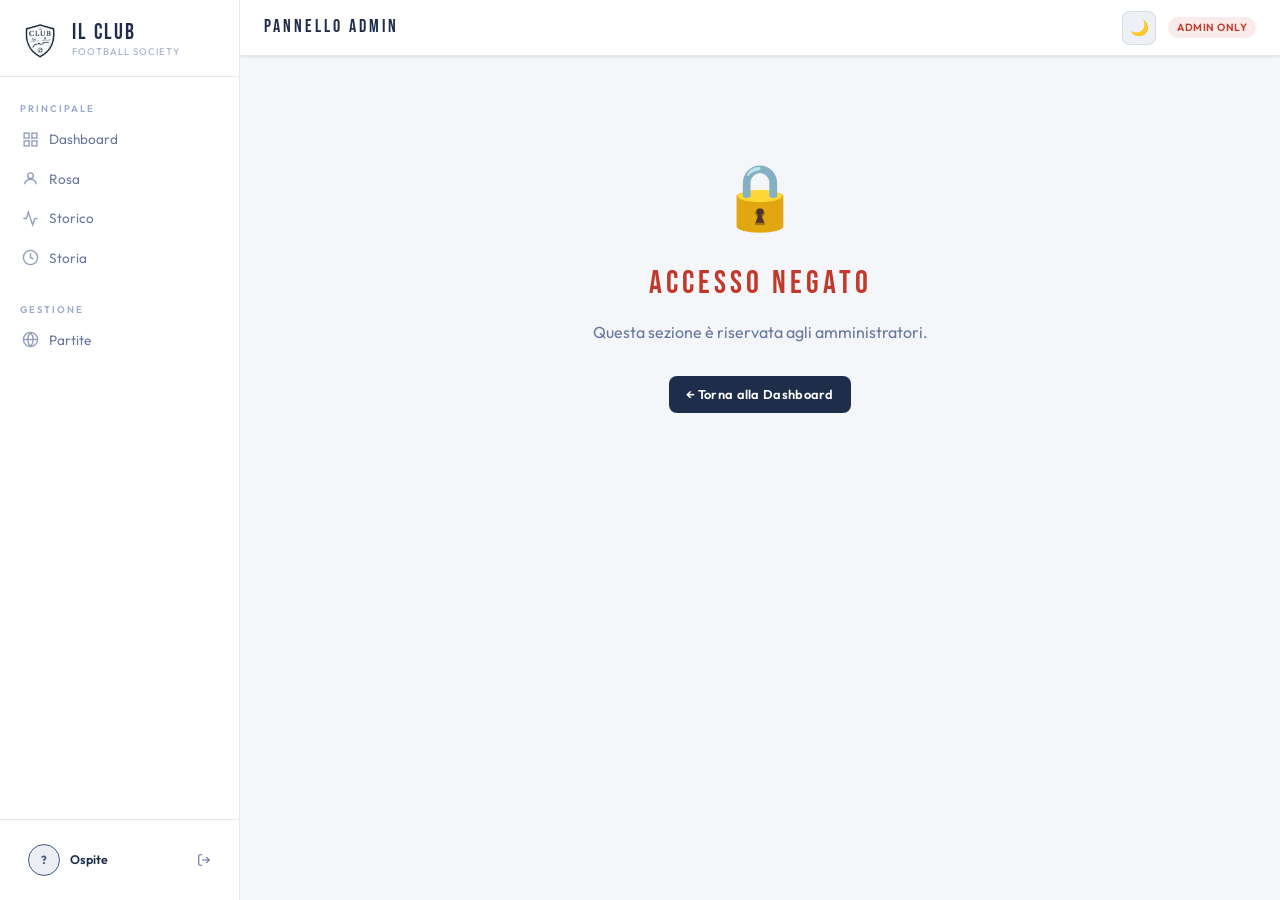
==== commit f465cebb: "Add files via upload" ====
--- a/admin.html
+++ b/admin.html
@@ -18,6 +18,7 @@
         <span class="topbar-title">PANNELLO ADMIN</span>
       </div>
       <div class="topbar-actions">
+        <button class="theme-toggle" onclick="toggleTheme()" title="Cambia tema">🌙</button>
         <span class="pill pill-red">Admin Only</span>
       </div>
     </div>
--- a/style/main.css
+++ b/style/main.css
@@ -610,34 +610,95 @@
 
   .login-box{padding:2rem 1.25rem}
 
-  /* Bottom-nav for mobile */
-  .mobile-bottom-nav{
-    display:flex;
-    position:fixed;bottom:0;left:0;right:0;
-    background:var(--bg2);
-    border-top:1px solid var(--border);
-    z-index:150;
-    padding:.5rem 0 calc(.5rem + env(safe-area-inset-bottom));
-    box-shadow:0 -4px 20px rgba(0,0,0,.08);
-  }
-  .mobile-bottom-nav a{
-    flex:1;display:flex;flex-direction:column;
-    align-items:center;gap:.2rem;
-    text-decoration:none;color:var(--muted);
-    font-size:.58rem;font-weight:600;
-    text-transform:uppercase;letter-spacing:.5px;
-    padding:.3rem;transition:color .2s;
-    -webkit-user-select:none;user-select:none;
-  }
-  .mobile-bottom-nav a svg{width:20px;height:20px;stroke:currentColor}
-  .mobile-bottom-nav a.active{color:var(--accent)}
-  .mobile-bottom-nav a:hover{color:var(--navy)}
-
-  /* Extra padding-bottom when bottom-nav is visible */
-  .main-content{padding-bottom:64px}
-
+  .main-content{padding-bottom:72px}
   .btn{min-height:40px}
   .btn-sm{min-height:34px}
+}
+
+
+/* =====================================================
+   BOTTOM NAV MOBILE — sempre nascosta su desktop
+   ===================================================== */
+.mobile-bottom-nav {
+  display: none; /* nascosta su desktop */
+  position: fixed; bottom: 0; left: 0; right: 0;
+  background: var(--bg2);
+  border-top: 1px solid var(--border);
+  z-index: 150;
+  padding: .4rem 0 calc(.4rem + env(safe-area-inset-bottom));
+  box-shadow: 0 -4px 20px rgba(0,0,0,.10);
+}
+.mobile-bottom-nav a {
+  flex: 1; display: flex; flex-direction: column;
+  align-items: center; gap: .15rem;
+  text-decoration: none; color: var(--muted);
+  font-size: .55rem; font-weight: 600;
+  text-transform: uppercase; letter-spacing: .5px;
+  padding: .3rem .2rem;
+  transition: color .2s;
+  -webkit-user-select: none; user-select: none;
+}
+.mobile-bottom-nav a svg {
+  width: 22px; height: 22px;
+  stroke: currentColor; flex-shrink: 0;
+}
+.mobile-bottom-nav a span { line-height: 1; }
+.mobile-bottom-nav a.active { color: var(--accent); }
+.mobile-bottom-nav a:active { opacity: .7; }
+
+@media(max-width: 768px) {
+  .mobile-bottom-nav { display: flex; }
+}
+
+/* =====================================================
+   ANIMAZIONI GRAFICI DASHBOARD
+   ===================================================== */
+@keyframes barGrow {
+  from { width: 0 !important; }
+  to   { /* width dal JS */ }
+}
+@keyframes countUp {
+  from { opacity: 0; transform: translateY(6px); }
+  to   { opacity: 1; transform: translateY(0); }
+}
+@keyframes donutDraw {
+  from { stroke-dasharray: 0 302 !important; }
+}
+@keyframes stripPop {
+  from { transform: scale(0); opacity: 0; }
+  to   { transform: scale(1); opacity: 1; }
+}
+@keyframes fadeSlideIn {
+  from { opacity: 0; transform: translateX(-8px); }
+  to   { opacity: 1; transform: translateX(0); }
+}
+
+.bar-fill {
+  transition: width 1s cubic-bezier(.4,0,.2,1);
+}
+.bar-fill.animated {
+  animation: none; /* driven by JS transition */
+}
+
+.stat-value {
+  animation: countUp .5s ease forwards;
+}
+
+.result-dot {
+  animation: stripPop .3s cubic-bezier(.34,1.56,.64,1) both;
+}
+
+.bar-row {
+  animation: fadeSlideIn .4s ease both;
+}
+
+#arc-w, #arc-d, #arc-l {
+  transition: stroke-dasharray .9s cubic-bezier(.4,0,.2,1),
+              stroke-dashoffset .9s cubic-bezier(.4,0,.2,1);
+}
+
+.scorer-bar {
+  transition: width 1.1s cubic-bezier(.4,0,.2,1);
 }
 
 /* =====================================================
